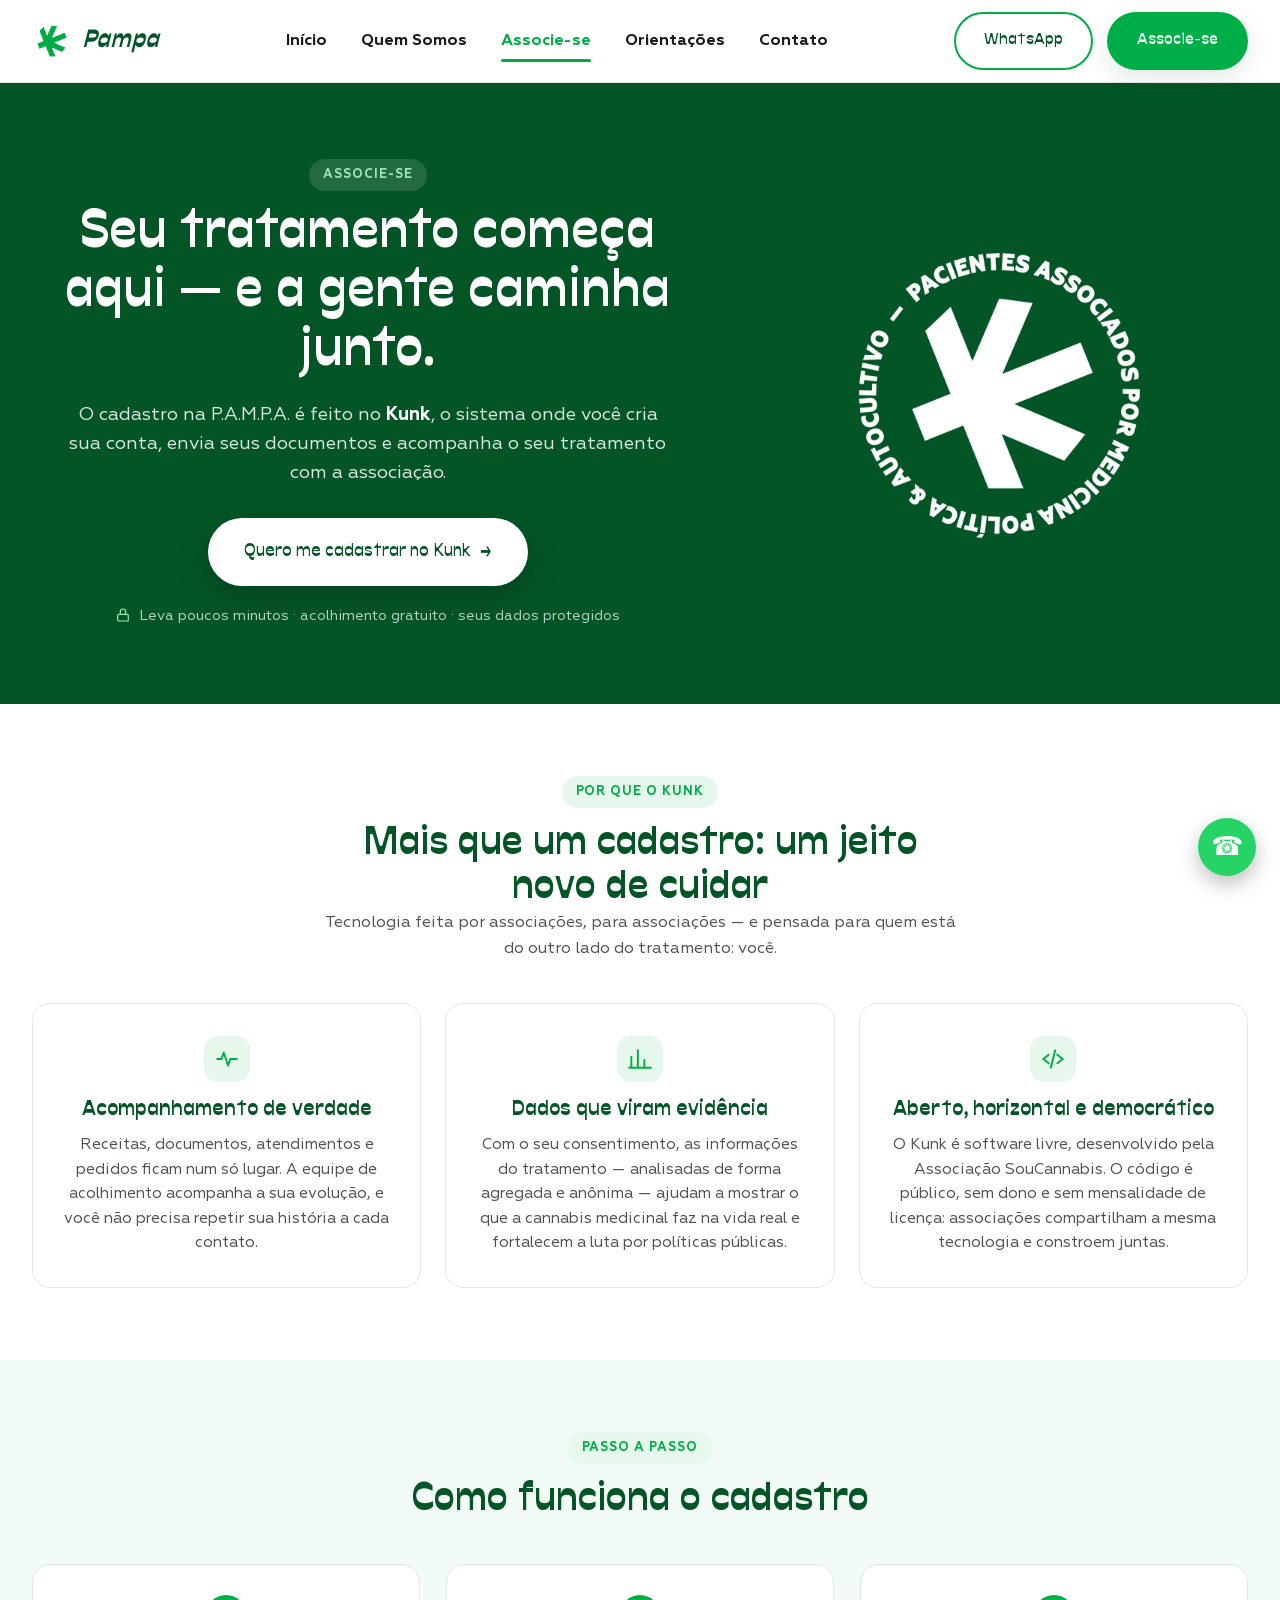
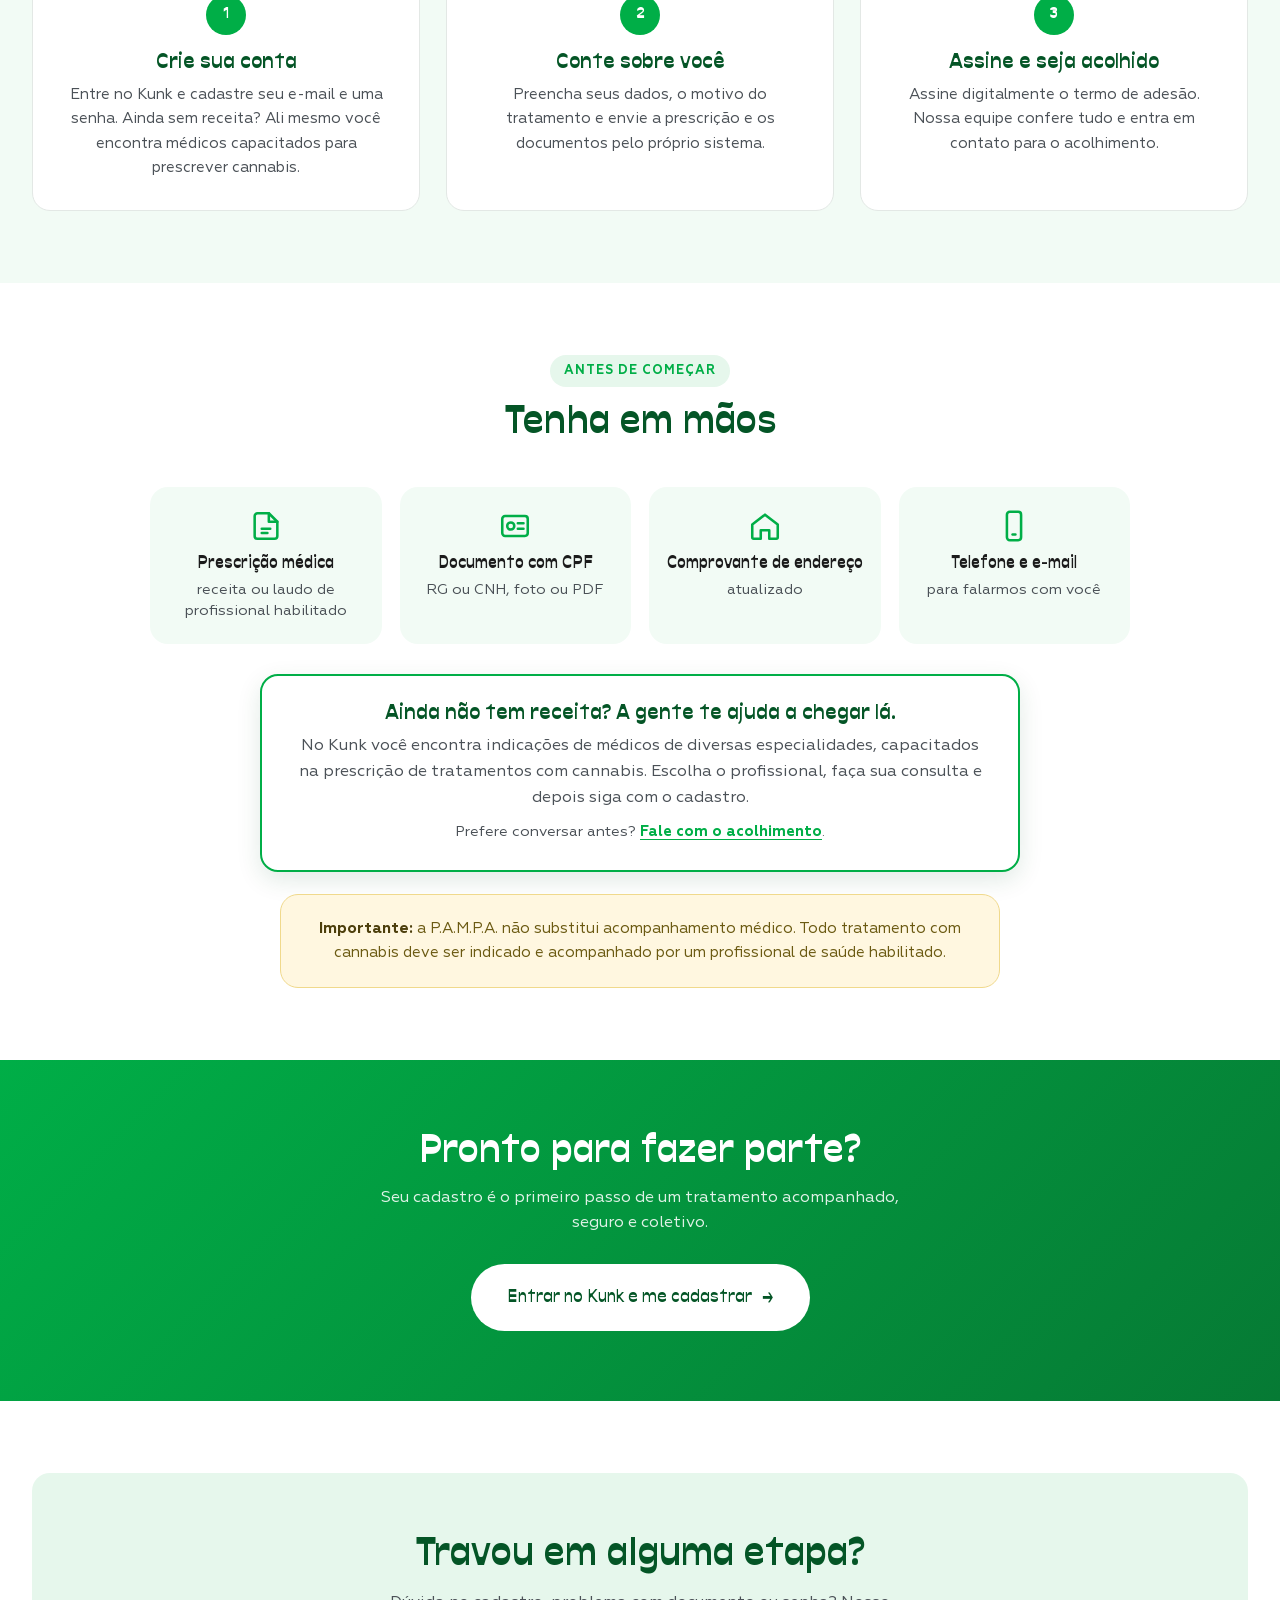
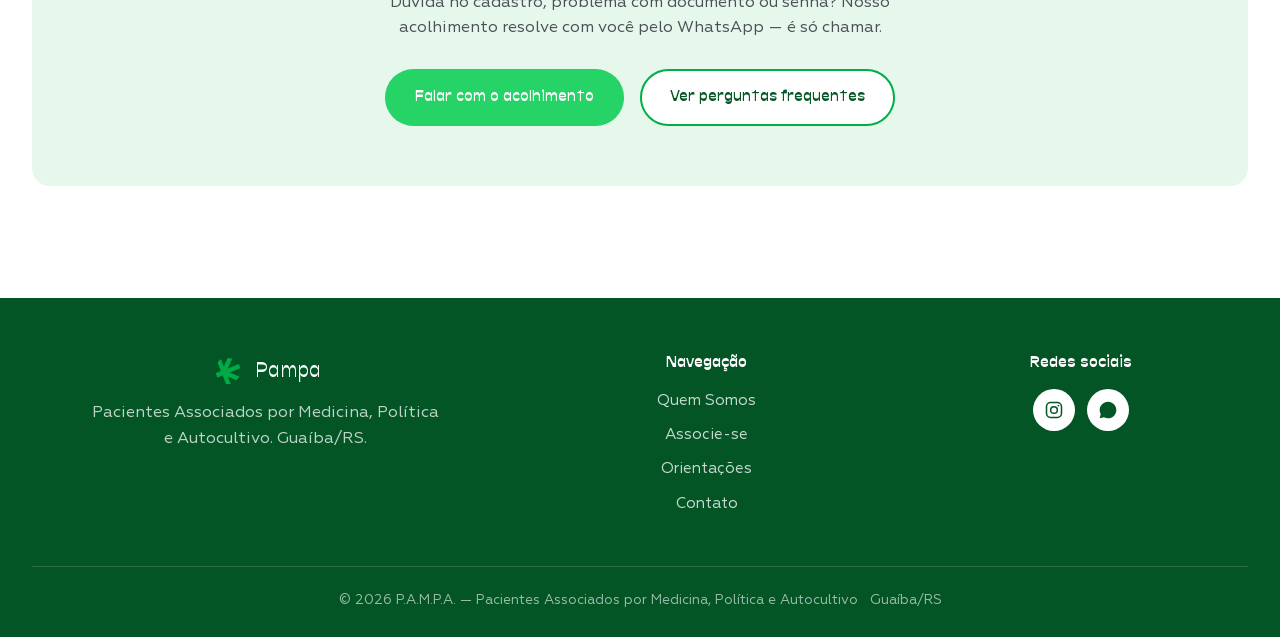
==== associe-se.html @ c185de97 "Associe-se: botões do Kunk apontam para cadastro.pampa.org.br Co-Authored-By: Claude Opus 5.5 <norep" ====
<!DOCTYPE html>
<html lang="pt-BR">
<head>
<meta charset="UTF-8">
<meta name="viewport" content="width=device-width, initial-scale=1.0">
<title>Associe-se — Cadastro no Kunk | P.A.M.P.A. Cannabis Medicinal Porto Alegre e RS</title>
<meta name="description" content="Veja como se associar à P.A.M.P.A. e ter acesso a tratamento com cannabis medicinal em Guaíba, Porto Alegre e toda a Região Metropolitana. Cadastro de paciente online.">
<link rel="canonical" href="https://pampa.org.br/associe-se.html">
<meta property="og:type" content="website">
<meta property="og:locale" content="pt_BR">
<meta property="og:site_name" content="P.A.M.P.A.">
<meta property="og:title" content="Associe-se — Cadastro de Paciente | P.A.M.P.A. Cannabis Medicinal Porto Alegre e RS">
<meta property="og:description" content="Saiba como se associar à P.A.M.P.A. e ter acesso a tratamento com cannabis medicinal em Guaíba, Porto Alegre e toda a Região Metropolitana.">
<meta property="og:url" content="https://pampa.org.br/associe-se.html">
<meta property="og:image" content="https://pampa.org.br/images/logo-combo-verde.png">
<link rel="icon" href="images/symbol-verde.png" type="image/png">
<link rel="preconnect" href="https://fonts.googleapis.com">
<link href="https://fonts.googleapis.com/css2?family=Baloo+2:wght@500;600;700;800&family=Jost:wght@400;500;600&display=swap" rel="stylesheet">
<link rel="stylesheet" href="css/style.css">
</head>
<body>

<header class="site-header">
  <div class="container">
    <a href="index.html" class="logo">
      <img src="images/symbol-verde.png" alt="Símbolo PAMPA">
      Pampa
    </a>
    <nav class="nav-links">
      <a href="index.html">Início</a>
      <a href="quem-somos.html">Quem Somos</a>
      <a href="associe-se.html">Associe-se</a>
      <a href="orientacoes.html">Orientações</a>
      <a href="contato.html">Contato</a>
    </nav>
    <div class="nav-cta">
      <a class="btn btn-secondary" href="https://wa.me/5551920012851?text=Ol%C3%A1%2C%20gostaria%20de%20falar%20com%20a%20P.A.M.P.A." target="_blank" rel="noopener">WhatsApp</a>
      <a class="btn btn-primary" href="associe-se.html">Associe-se</a>
    </div>
    <button class="menu-toggle" aria-label="Abrir menu"><span></span><span></span><span></span></button>
  </div>
</header>

<section class="kk-hero">
  <div class="container kk-hero-grid">
    <div class="kk-hero-texto">
      <span class="eyebrow kk-eyebrow">Associe-se</span>
      <h1>Seu tratamento começa aqui — e a gente caminha junto.</h1>
      <p class="kk-lead">O cadastro na P.A.M.P.A. é feito no <strong>Kunk</strong>, o sistema onde você cria sua conta, envia seus documentos e acompanha o seu tratamento com a associação.</p>
      <a class="btn kk-btn kk-btn-hero" href="https://cadastro.pampa.org.br/" target="_blank" rel="noopener" data-kunk>Quero me cadastrar no Kunk <span aria-hidden="true">→</span></a>
      <p class="kk-nota"><svg class="kk-ico" viewBox="0 0 24 24" fill="none" stroke="currentColor" stroke-width="1.8" stroke-linecap="round" stroke-linejoin="round" aria-hidden="true"><rect x="4" y="11" width="16" height="10" rx="2"/><path d="M8 11V7a4 4 0 0 1 8 0v4"/></svg> Leva poucos minutos · acolhimento gratuito · seus dados protegidos</p>
    </div>
    <img class="kk-hero-selo" src="images/selo-branco.png" alt="Selo P.A.M.P.A. — Pacientes Associados por Medicina, Política &amp; Autocultivo" width="760" height="760">
  </div>
</section>

<section>
  <div class="container">
    <div class="section-head center">
      <span class="eyebrow">Por que o Kunk</span>
      <h2>Mais que um cadastro: um jeito novo de cuidar</h2>
      <p>Tecnologia feita por associações, para associações — e pensada para quem está do outro lado do tratamento: você.</p>
    </div>
    <div class="kk-cards">
      <div class="kk-card">
        <svg class="kk-ico" viewBox="0 0 24 24" fill="none" stroke="currentColor" stroke-width="1.8" stroke-linecap="round" stroke-linejoin="round" aria-hidden="true"><path d="M3 12h4l2-6 4 12 2-6h6"/></svg>
        <h3>Acompanhamento de verdade</h3>
        <p>Receitas, documentos, atendimentos e pedidos ficam num só lugar. A equipe de acolhimento acompanha a sua evolução, e você não precisa repetir sua história a cada contato.</p>
      </div>
      <div class="kk-card">
        <svg class="kk-ico" viewBox="0 0 24 24" fill="none" stroke="currentColor" stroke-width="1.8" stroke-linecap="round" stroke-linejoin="round" aria-hidden="true"><path d="M4 20V10M10 20V4M16 20v-7M22 20H2"/></svg>
        <h3>Dados que viram evidência</h3>
        <p>Com o seu consentimento, as informações do tratamento — analisadas de forma agregada e anônima — ajudam a mostrar o que a cannabis medicinal faz na vida real e fortalecem a luta por políticas públicas.</p>
      </div>
      <div class="kk-card">
        <svg class="kk-ico" viewBox="0 0 24 24" fill="none" stroke="currentColor" stroke-width="1.8" stroke-linecap="round" stroke-linejoin="round" aria-hidden="true"><path d="m8 8-5 4 5 4M16 8l5 4-5 4M14 4l-4 16"/></svg>
        <h3>Aberto, horizontal e democrático</h3>
        <p>O Kunk é software livre, desenvolvido pela Associação SouCannabis. O código é público, sem dono e sem mensalidade de licença: associações compartilham a mesma tecnologia e constroem juntas.</p>
      </div>
    </div>
  </div>
</section>

<section class="section-alt">
  <div class="container">
    <div class="section-head center">
      <span class="eyebrow">Passo a passo</span>
      <h2>Como funciona o cadastro</h2>
    </div>
    <div class="steps">
      <div class="step-card">
        <div class="step-num">1</div>
        <h3>Crie sua conta</h3>
        <p>Entre no Kunk e cadastre seu e-mail e uma senha. Ainda sem receita? Ali mesmo você encontra médicos capacitados para prescrever cannabis.</p>
      </div>
      <div class="step-card">
        <div class="step-num">2</div>
        <h3>Conte sobre você</h3>
        <p>Preencha seus dados, o motivo do tratamento e envie a prescrição e os documentos pelo próprio sistema.</p>
      </div>
      <div class="step-card">
        <div class="step-num">3</div>
        <h3>Assine e seja acolhido</h3>
        <p>Assine digitalmente o termo de adesão. Nossa equipe confere tudo e entra em contato para o acolhimento.</p>
      </div>
    </div>
  </div>
</section>

<section>
  <div class="container">
    <div class="section-head center">
      <span class="eyebrow">Antes de começar</span>
      <h2>Tenha em mãos</h2>
    </div>
    <ul class="kk-checklist">
      <li><svg class="kk-ico" viewBox="0 0 24 24" fill="none" stroke="currentColor" stroke-width="1.8" stroke-linecap="round" stroke-linejoin="round" aria-hidden="true"><path d="M14 3H6a2 2 0 0 0-2 2v14a2 2 0 0 0 2 2h12a2 2 0 0 0 2-2V9l-6-6Z"/><path d="M14 3v6h6M9 14h6M9 17h4"/></svg><span><strong>Prescrição médica</strong>receita ou laudo de profissional habilitado</span></li>
      <li><svg class="kk-ico" viewBox="0 0 24 24" fill="none" stroke="currentColor" stroke-width="1.8" stroke-linecap="round" stroke-linejoin="round" aria-hidden="true"><rect x="3" y="5" width="18" height="14" rx="2"/><circle cx="9" cy="12" r="2.5"/><path d="M14 10h4M14 14h4"/></svg><span><strong>Documento com CPF</strong>RG ou CNH, foto ou PDF</span></li>
      <li><svg class="kk-ico" viewBox="0 0 24 24" fill="none" stroke="currentColor" stroke-width="1.8" stroke-linecap="round" stroke-linejoin="round" aria-hidden="true"><path d="M3 11 12 4l9 7v9a1 1 0 0 1-1 1h-5v-6H9v6H4a1 1 0 0 1-1-1v-9Z"/></svg><span><strong>Comprovante de endereço</strong>atualizado</span></li>
      <li><svg class="kk-ico" viewBox="0 0 24 24" fill="none" stroke="currentColor" stroke-width="1.8" stroke-linecap="round" stroke-linejoin="round" aria-hidden="true"><rect x="7" y="2" width="10" height="20" rx="2"/><path d="M11 18h2"/></svg><span><strong>Telefone e e-mail</strong>para falarmos com você</span></li>
    </ul>
    <div class="kk-sem-receita">
      <h3>Ainda não tem receita? A gente te ajuda a chegar lá.</h3>
      <p>No Kunk você encontra indicações de médicos de diversas especialidades, capacitados na prescrição de tratamentos com cannabis. Escolha o profissional, faça sua consulta e depois siga com o cadastro.</p>
      <p class="kk-sem-receita-alt">Prefere conversar antes? <a href="https://wa.me/5551920012851?text=Ol%C3%A1%2C%20ainda%20n%C3%A3o%20tenho%20prescri%C3%A7%C3%A3o%20e%20gostaria%20de%20orienta%C3%A7%C3%A3o" target="_blank" rel="noopener">Fale com o acolhimento</a>.</p>
    </div>
    <div class="aviso kk-aviso">
      <strong>Importante:</strong> a P.A.M.P.A. não substitui acompanhamento médico. Todo tratamento com cannabis deve ser indicado e acompanhado por um profissional de saúde habilitado.
    </div>
  </div>
</section>

<section class="kk-convite">
  <div class="container">
    <h2>Pronto para fazer parte?</h2>
    <p>Seu cadastro é o primeiro passo de um tratamento acompanhado, seguro e coletivo.</p>
    <a class="btn kk-btn kk-btn-claro" href="https://cadastro.pampa.org.br/" target="_blank" rel="noopener" data-kunk>Entrar no Kunk e me cadastrar <span aria-hidden="true">→</span></a>
  </div>
</section>

<section>
  <div class="container">
    <div class="cta-final">
      <h2>Travou em alguma etapa?</h2>
      <p>Dúvida no cadastro, problema com documento ou senha? Nosso acolhimento resolve com você pelo WhatsApp — é só chamar.</p>
      <div class="cta-actions">
        <a class="btn btn-whatsapp" href="https://wa.me/5551920012851?text=Ol%C3%A1%2C%20preciso%20de%20ajuda%20com%20meu%20cadastro%20no%20Kunk" target="_blank" rel="noopener">Falar com o acolhimento</a>
        <a class="btn btn-secondary" href="orientacoes.html">Ver perguntas frequentes</a>
      </div>
    </div>
  </div>
</section>

<footer class="site-footer">
  <div class="container">
    <div class="footer-grid">
      <div>
        <div class="footer-logo">
          <img src="images/symbol-verde.png" alt="Símbolo PAMPA">
          Pampa
        </div>
        <p style="max-width:32ch">Pacientes Associados por Medicina, Política e Autocultivo. Guaíba/RS.</p>
      </div>
      <div>
        <h4>Navegação</h4>
        <ul class="footer-links">
          <li><a href="quem-somos.html">Quem Somos</a></li>
          <li><a href="associe-se.html">Associe-se</a></li>
          <li><a href="orientacoes.html">Orientações</a></li>
          <li><a href="contato.html">Contato</a></li>
        </ul>
      </div>
      <div>
        <h4>Redes sociais</h4>
        <div class="social-row">
          <a href="https://www.instagram.com/pampa.associacao/" target="_blank" rel="noopener" aria-label="Instagram"><svg width="20" height="20" viewBox="0 0 24 24" fill="none" stroke="currentColor" stroke-width="1.8"><rect x="3" y="3" width="18" height="18" rx="5"/><circle cx="12" cy="12" r="4"/><circle cx="17.3" cy="6.7" r="1.1" fill="currentColor" stroke="none"/></svg></a>
          <a href="https://wa.me/5551920012851" target="_blank" rel="noopener" aria-label="WhatsApp"><svg width="20" height="20" viewBox="0 0 24 24" fill="currentColor"><path d="M12.001 2C6.478 2 2 6.477 2 12c0 1.77.464 3.436 1.276 4.877L2 22l5.253-1.257A9.96 9.96 0 0 0 12.001 22C17.524 22 22 17.523 22 12S17.524 2 12.001 2Zm5.471 12.382c-.297-.149-1.758-.867-2.03-.967-.273-.099-.471-.148-.67.15-.197.297-.767.966-.94 1.164-.173.199-.347.223-.644.075-.297-.15-1.255-.463-2.39-1.475-.883-.788-1.48-1.761-1.653-2.059-.173-.297-.018-.458.13-.606.134-.133.298-.347.446-.52.149-.174.198-.298.298-.497.099-.198.05-.371-.025-.52-.075-.149-.669-1.612-.916-2.207-.242-.579-.487-.5-.669-.51-.173-.008-.371-.01-.57-.01-.198 0-.52.074-.792.372-.272.297-1.04 1.016-1.04 2.479 0 1.462 1.065 2.875 1.213 3.074.149.198 2.095 3.2 5.076 4.487.709.306 1.262.489 1.694.625.712.227 1.36.195 1.872.118.571-.085 1.163-.719 1.411-1.413.248-.694.248-1.289.173-1.413-.074-.124-.272-.198-.57-.347Z"/></svg></a>
        </div>
      </div>
    </div>
    <div class="footer-bottom">
      <span>© 2026 P.A.M.P.A. — Pacientes Associados por Medicina, Política e Autocultivo</span>
      <span>Guaíba/RS</span>
    </div>
  </div>
</footer>

<a class="whatsapp-float" href="https://wa.me/5551920012851?text=Ol%C3%A1%2C%20gostaria%20de%20falar%20com%20a%20P.A.M.P.A." target="_blank" rel="noopener" aria-label="Falar no WhatsApp">☎</a>

<script src="js/main.js"></script>
</body>
</html>
---- css/style.css ----
/* ============================================
   P.A.M.P.A. — Pacientes Associados por Medicina,
   Política e Autocultivo
   Folha de estilos principal
   ============================================ */

@font-face {
  font-family: 'Antipol';
  src: url('../fonts/antipol_vf.otf') format('opentype');
  font-weight: 400 800;
  font-display: swap;
}
@font-face {
  font-family: 'Geometria';
  src: url('../fonts/geometria-regular.ttf') format('truetype');
  font-weight: 400;
  font-display: swap;
}
@font-face {
  font-family: 'Geometria';
  src: url('../fonts/geometria-medium.ttf') format('truetype');
  font-weight: 500;
  font-display: swap;
}
@font-face {
  font-family: 'Geometria';
  src: url('../fonts/geometria-bold.ttf') format('truetype');
  font-weight: 700;
  font-display: swap;
}
@font-face {
  font-family: 'Geometria';
  src: url('../fonts/geometria-extrabold.ttf') format('truetype');
  font-weight: 800;
  font-display: swap;
}

:root {
  --verde-pampa: #00AE47;
  --verde-escuro: #067A34;
  --verde-mais-escuro: #045526;
  --verde-claro: #E6F7EC;
  --verde-claro2: #F2FBF5;
  --preto: #1B1B1B;
  --cinza-texto: #4B5157;
  --cinza-claro: #8A9199;
  --branco: #FFFFFF;
  --borda: #E3E8E5;

  --fonte-titulo: 'Antipol', 'Baloo 2', 'Segoe UI', sans-serif;
  --fonte-texto: 'Geometria', 'Jost', 'Segoe UI', sans-serif;

  --sombra: 0 8px 24px rgba(4, 85, 38, 0.12);
  --raio: 18px;
}

* { box-sizing: border-box; margin: 0; padding: 0; }

html { scroll-behavior: smooth; }

body {
  font-family: var(--fonte-texto);
  color: var(--preto);
  background: var(--branco);
  line-height: 1.6;
  overflow-x: hidden;
}

img { max-width: 100%; display: block; }

a { color: inherit; text-decoration: none; }

ul { list-style: none; }

h1, h2, h3, h4 {
  font-family: var(--fonte-titulo);
  font-weight: 700;
  line-height: 1.15;
  color: var(--verde-mais-escuro);
}

h1 { font-size: clamp(2.1rem, 4vw, 3.4rem); }
h2 { font-size: clamp(1.7rem, 3vw, 2.4rem); }
h3 { font-size: 1.3rem; }

p { color: var(--cinza-texto); }

.container {
  width: 100%;
  max-width: 1280px;
  margin: 0 auto;
  padding: 0 32px;
}

.eyebrow {
  display: inline-block;
  font-weight: 600;
  letter-spacing: 0.08em;
  text-transform: uppercase;
  font-size: 0.78rem;
  color: var(--verde-pampa);
  background: var(--verde-claro);
  padding: 6px 14px;
  border-radius: 999px;
  margin-bottom: 14px;
}

/* ---------- Botões ---------- */
.btn {
  display: inline-flex;
  align-items: center;
  gap: 8px;
  font-family: var(--fonte-titulo);
  font-weight: 600;
  font-size: 1rem;
  padding: 14px 28px;
  border-radius: 999px;
  border: 2px solid transparent;
  cursor: pointer;
  transition: transform 0.15s ease, box-shadow 0.15s ease, background 0.15s ease;
}

.btn:hover { transform: translateY(-2px); }

.btn-primary {
  background: var(--verde-pampa);
  color: var(--branco);
  box-shadow: var(--sombra);
}
.btn-primary:hover { background: var(--verde-escuro); }

.btn-secondary {
  background: var(--branco);
  color: var(--verde-mais-escuro);
  border-color: var(--verde-pampa);
}
.btn-secondary:hover { background: var(--verde-claro); }

.btn-whatsapp {
  background: #25D366;
  color: var(--branco);
}
.btn-whatsapp:hover { background: #1DA851; }

.btn-block { width: 100%; justify-content: center; }

/* ---------- Header ---------- */
.site-header {
  position: sticky;
  top: 0;
  z-index: 100;
  background: rgba(255, 255, 255, 0.92);
  backdrop-filter: blur(8px);
  border-bottom: 1px solid var(--borda);
}

.site-header .container {
  display: flex;
  align-items: center;
  justify-content: space-between;
  height: 82px;
}

.logo {
  display: flex;
  align-items: center;
  gap: 10px;
  font-family: var(--fonte-titulo);
  font-weight: 700;
  font-style: italic;
  font-size: 1.5rem;
  color: var(--verde-mais-escuro);
}
.logo img { height: 40px; width: auto; font-style: normal; }

.nav-links {
  display: flex;
  align-items: center;
  gap: 34px;
}
.nav-links a {
  font-weight: 600;
  font-size: 0.98rem;
  color: var(--preto);
  position: relative;
  padding: 6px 0;
}
.nav-links a.active,
.nav-links a:hover { color: var(--verde-pampa); }

.nav-links a.active::after {
  content: "";
  position: absolute;
  bottom: -2px;
  left: 0;
  right: 0;
  height: 3px;
  background: var(--verde-pampa);
  border-radius: 3px;
}

.nav-cta { display: flex; align-items: center; gap: 14px; }

.menu-toggle {
  display: none;
  flex-direction: column;
  gap: 5px;
  background: none;
  border: none;
  cursor: pointer;
  padding: 6px;
}
.menu-toggle span {
  width: 26px;
  height: 3px;
  background: var(--verde-mais-escuro);
  border-radius: 3px;
}

/* ---------- Hero ---------- */
.hero {
  background: linear-gradient(180deg, var(--verde-claro2) 0%, var(--branco) 100%);
  padding: 72px 0 60px;
}
.hero .container {
  display: grid;
  grid-template-columns: 1.1fr 0.9fr;
  gap: 48px;
  align-items: center;
}
.hero h1 { margin-bottom: 18px; }
.hero p.lead {
  font-size: 1.15rem;
  max-width: 46ch;
  margin-bottom: 30px;
}
.hero-actions {
  display: flex;
  gap: 16px;
  flex-wrap: wrap;
}
.hero-visual {
  position: relative;
  display: flex;
  align-items: center;
  justify-content: center;
}
.hero-visual .badge-circle {
  width: min(360px, 80vw);
}
.pillars-strip {
  margin-top: 46px;
  display: grid;
  grid-template-columns: repeat(3, 1fr);
  gap: 18px;
}
.pillar-card {
  background: var(--branco);
  border: 1px solid var(--borda);
  border-radius: var(--raio);
  padding: 22px 20px;
  text-align: left;
}
.pillar-card .icone {
  width: 42px; height: 42px;
  margin-bottom: 12px;
}
.pillar-card h3 { margin-bottom: 6px; font-size: 1.1rem; }
.pillar-card p { font-size: 0.94rem; margin: 0; }

/* ---------- Sections genéricas ---------- */
section { padding: 72px 0; }
.section-alt { background: var(--verde-claro2); }
.section-head { max-width: 640px; margin-bottom: 42px; }
.section-head.center { margin-left: auto; margin-right: auto; text-align: center; }

/* ---------- Quem somos preview / grid 2 col ---------- */
.two-col {
  display: grid;
  grid-template-columns: 1fr 1fr;
  gap: 52px;
  align-items: center;
}
.two-col img, .two-col .placeholder-img {
  border-radius: var(--raio);
  width: 100%;
}
.placeholder-img {
  aspect-ratio: 4/3;
  background: var(--verde-claro);
  display: flex;
  align-items: center;
  justify-content: center;
}
.placeholder-img img { width: 45%; }

/* ---------- Passos ---------- */
.steps {
  display: grid;
  grid-template-columns: repeat(3, 1fr);
  gap: 26px;
}
.step-card {
  background: var(--branco);
  border: 1px solid var(--borda);
  border-radius: var(--raio);
  padding: 30px 24px;
  position: relative;
}
.step-num {
  width: 40px; height: 40px;
  border-radius: 50%;
  background: var(--verde-pampa);
  color: var(--branco);
  font-family: var(--fonte-titulo);
  font-weight: 700;
  display: flex; align-items: center; justify-content: center;
  margin-bottom: 16px;
}
.step-card h3 { margin-bottom: 8px; }
.step-card p { font-size: 0.95rem; margin: 0; }

/* ---------- Destaque político ---------- */
.destaque {
  background: var(--verde-mais-escuro);
  color: var(--branco);
  border-radius: var(--raio);
  padding: 46px;
  display: grid;
  grid-template-columns: 1fr 1fr;
  gap: 36px;
  align-items: center;
}
.destaque h2, .destaque h3 { color: var(--branco); }
.destaque p { color: rgba(255,255,255,0.85); }
.destaque .tag {
  display: inline-block;
  background: rgba(255,255,255,0.15);
  padding: 5px 12px;
  border-radius: 999px;
  font-size: 0.78rem;
  font-weight: 600;
  letter-spacing: 0.05em;
  text-transform: uppercase;
  margin-bottom: 14px;
}

/* ---------- Cards genéricos ---------- */
.cards-grid {
  display: grid;
  grid-template-columns: repeat(auto-fit, minmax(240px, 1fr));
  gap: 24px;
}
.card {
  background: var(--branco);
  border: 1px solid var(--borda);
  border-radius: var(--raio);
  padding: 28px 24px;
}
.card h3 { margin-bottom: 10px; }
.card p { font-size: 0.95rem; margin: 0; }

/* ---------- FAQ / Acordeão ---------- */
.faq-item {
  border-bottom: 1px solid var(--borda);
}
.faq-question {
  width: 100%;
  text-align: left;
  background: none;
  border: none;
  padding: 22px 4px;
  font-family: var(--fonte-titulo);
  font-weight: 600;
  font-size: 1.05rem;
  color: var(--preto);
  display: flex;
  justify-content: space-between;
  align-items: center;
  cursor: pointer;
}
.faq-question .sinal {
  font-size: 1.4rem;
  color: var(--verde-pampa);
  transition: transform 0.2s ease;
  flex-shrink: 0;
  margin-left: 16px;
}
.faq-item.aberto .faq-question .sinal { transform: rotate(45deg); }
.faq-answer {
  max-height: 0;
  overflow: hidden;
  transition: max-height 0.25s ease;
}
.faq-answer p { padding: 0 4px 22px; font-size: 0.97rem; }

/* ---------- Formulário / Contato ---------- */
.form-box {
  background: var(--branco);
  border: 1px solid var(--borda);
  border-radius: var(--raio);
  padding: 34px;
  box-shadow: var(--sombra);
}
.form-row { margin-bottom: 18px; }
.form-row label {
  display: block;
  font-weight: 600;
  font-size: 0.9rem;
  margin-bottom: 6px;
}
.form-row input,
.form-row select,
.form-row textarea {
  width: 100%;
  padding: 12px 14px;
  border: 1.5px solid var(--borda);
  border-radius: 10px;
  font-family: var(--fonte-texto);
  font-size: 0.98rem;
  background: var(--branco);
}
.form-row input:focus,
.form-row select:focus,
.form-row textarea:focus {
  outline: none;
  border-color: var(--verde-pampa);
}
.form-hint { font-size: 0.85rem; color: var(--cinza-claro); margin-top: 6px; }

.contact-grid {
  display: grid;
  grid-template-columns: 1fr 1fr;
  gap: 44px;
}
.contact-info-item {
  display: flex;
  gap: 16px;
  margin-bottom: 26px;
}
.contact-info-item .ico {
  width: 46px; height: 46px;
  border-radius: 12px;
  background: var(--verde-claro);
  color: var(--verde-pampa);
  display: flex; align-items: center; justify-content: center;
  flex-shrink: 0;
  font-size: 1.3rem;
}
.contact-info-item h3 { font-size: 1rem; margin-bottom: 2px; }
.contact-info-item p { margin: 0; font-size: 0.95rem; }

.social-row { display: flex; gap: 12px; margin-top: 8px; }
.social-row a {
  width: 42px; height: 42px;
  border-radius: 50%;
  background: var(--verde-claro);
  color: var(--verde-mais-escuro);
  display: flex; align-items: center; justify-content: center;
  font-weight: 700;
  font-size: 0.85rem;
  transition: background 0.15s ease, color 0.15s ease;
}
.social-row a:hover { background: var(--verde-pampa); color: var(--branco); }

/* Versão do bloco de redes sociais sobre fundo escuro (rodapé) precisa de mais contraste */
.site-footer .social-row a {
  background: var(--branco);
  color: var(--verde-mais-escuro);
}
.site-footer .social-row a:hover { background: var(--verde-pampa); color: var(--branco); }

/* ---------- Aviso ---------- */
.aviso {
  background: #FFF7E0;
  border: 1px solid #F0D98C;
  border-radius: var(--raio);
  padding: 22px 26px;
  font-size: 0.95rem;
  color: #6B5A12;
}
.aviso strong { color: #4d3f0c; }

/* ---------- CTA final ---------- */
.cta-final {
  text-align: center;
  background: var(--verde-claro);
  border-radius: var(--raio);
  padding: 60px 30px;
}
.cta-final h2 { margin-bottom: 12px; }
.cta-final p { max-width: 50ch; margin: 0 auto 28px; }
.cta-actions { display: flex; gap: 16px; justify-content: center; flex-wrap: wrap; }

/* ---------- Footer ---------- */
.site-footer {
  background: var(--verde-mais-escuro);
  color: rgba(255,255,255,0.85);
  padding: 56px 0 26px;
  margin-top: 40px;
}
.footer-grid {
  display: grid;
  grid-template-columns: 1.4fr 1fr 1fr;
  gap: 40px;
  margin-bottom: 40px;
}
.footer-logo {
  display: flex; align-items: center; gap: 10px;
  font-family: var(--fonte-titulo);
  font-size: 1.3rem;
  color: var(--branco);
  margin-bottom: 12px;
}
.footer-logo img { height: 34px; }
.site-footer h4 {
  color: var(--branco);
  font-family: var(--fonte-titulo);
  font-size: 1rem;
  margin-bottom: 16px;
}
.site-footer p { color: rgba(255,255,255,0.75); }
.site-footer a { color: rgba(255,255,255,0.78); }
.site-footer a:hover { color: var(--branco); }
.footer-links li { margin-bottom: 10px; font-size: 0.95rem; }
.footer-bottom {
  border-top: 1px solid rgba(255,255,255,0.15);
  padding-top: 22px;
  display: flex;
  justify-content: space-between;
  flex-wrap: wrap;
  gap: 12px;
  font-size: 0.85rem;
  color: rgba(255,255,255,0.6);
}

/* ---------- WhatsApp flutuante ---------- */
.whatsapp-float {
  position: fixed;
  bottom: 24px;
  right: 24px;
  z-index: 200;
  background: #25D366;
  color: var(--branco);
  width: 58px; height: 58px;
  border-radius: 50%;
  display: flex; align-items: center; justify-content: center;
  box-shadow: 0 8px 20px rgba(0,0,0,0.25);
  font-size: 1.6rem;
}

/* ---------- Página interna: header simples ---------- */
.page-hero {
  background: var(--verde-claro2);
  padding: 54px 0 46px;
  text-align: center;
}
.page-hero h1 { margin-bottom: 10px; }
.page-hero p { max-width: 56ch; margin: 0 auto; }

/* ---------- Timeline (Quem Somos) ---------- */
.timeline { border-left: 3px solid var(--verde-claro); padding-left: 28px; }
.timeline-item { margin-bottom: 30px; position: relative; }
.timeline-item::before {
  content: "";
  position: absolute;
  left: -35px;
  top: 4px;
  width: 14px; height: 14px;
  border-radius: 50%;
  background: var(--verde-pampa);
  border: 3px solid var(--verde-claro2);
}
.timeline-item h3 { margin-bottom: 4px; }
.timeline-item p { margin: 0; font-size: 0.95rem; }

/* ---------- Responsivo ---------- */
@media (max-width: 900px) {
  .hero .container { grid-template-columns: 1fr; }
  .hero-visual { order: -1; }
  .pillars-strip { grid-template-columns: 1fr; }
  .two-col { grid-template-columns: 1fr; }
  .steps { grid-template-columns: 1fr; }
  .destaque { grid-template-columns: 1fr; padding: 32px; }
  .contact-grid { grid-template-columns: 1fr; }
  .footer-grid { grid-template-columns: 1fr; }
}

@media (max-width: 760px) {
  .nav-links, .nav-cta .btn-secondary { display: none; }
  .menu-toggle { display: flex; }
  .site-header.aberto .nav-links {
    display: flex;
    flex-direction: column;
    position: absolute;
    top: 82px;
    left: 0; right: 0;
    background: var(--branco);
    padding: 20px 24px;
    border-bottom: 1px solid var(--borda);
    gap: 18px;
  }
}

/* ---------- Alinhamento centralizado de todos os textos (out/2026) ---------- */
/* Cabeçalho/menu ficam como estão; o resto do conteúdo é centralizado. */
section, .page-hero, .site-footer { text-align: center; }
section p, section ul, section h1, section h2, section h3,
.site-footer p { margin-left: auto; margin-right: auto; }
section ul { align-items: center; }

.section-head { margin-left: auto; margin-right: auto; }
.hero-actions { justify-content: center; }
.pillar-card { text-align: center; }
.pillar-card .icone { margin-left: auto; margin-right: auto; }
.step-num { margin-left: auto; margin-right: auto; }

.contact-info-item { flex-direction: column; align-items: center; gap: 10px; }
.social-row { justify-content: center; }
.faq-question { text-align: center; }
.faq-question > span:first-child { flex: 1; padding-left: 32px; } /* compensa o "+" para o texto ficar no centro real */

.timeline { border-left: none; padding-left: 0; }
.timeline-item::before { display: none; }

.footer-logo { justify-content: center; }
.footer-bottom { justify-content: center; }

/* Campos de formulário: rótulos centralizados, digitação continua à esquerda */
.form-row input, .form-row select, .form-row textarea { text-align: left; }

/* Arte "Acolher, ensinar, lutar" ao lado da missão (Quem Somos) */
.two-col img.img-missao { width: 100%; max-width: 520px; height: auto; aspect-ratio: 1 / 1; object-fit: cover; align-self: center; justify-self: center; }

/* Símbolo da P.A.M.P.A. antes dos títulos dos cartões (Quem Somos) */
.titulo-com-simbolo { display: inline-flex; align-items: center; justify-content: center; gap: 0.4em; }
.titulo-com-simbolo .simbolo-titulo { width: 1.15em; height: 1.15em; flex-shrink: 0; }

/* Símbolo animado (Início, seção Quem somos) */
.video-simbolo { display: block; width: 100%; max-width: 520px; height: auto; aspect-ratio: 1 / 1; border-radius: var(--raio); justify-self: center; align-self: center; background: #00A846; }

/* ---------- Associe-se (convite ao Kunk) ---------- */
.kk-hero { background: var(--verde-mais-escuro); color: var(--branco); padding: 76px 0 72px; }
.kk-hero-grid { display: grid; grid-template-columns: 1.15fr 0.85fr; gap: 48px; align-items: center; }
.kk-hero h1 { color: var(--branco); margin-bottom: 18px; }
.kk-eyebrow { background: rgba(255,255,255,0.12); color: #9BE7B6; }
.kk-lead { color: rgba(255,255,255,0.86); font-size: 1.15rem; max-width: 46ch; margin: 0 auto 30px; }
.kk-lead strong { color: var(--branco); }
.kk-hero-video { width: 100%; max-width: 380px; height: auto; aspect-ratio: 1/1; border-radius: 28px; justify-self: center; box-shadow: 0 24px 60px rgba(0,0,0,0.25); background: #00A846; }
.kk-btn { font-size: 1.08rem; padding: 18px 34px; gap: 10px; }
.kk-btn span { transition: transform .2s ease; }
.kk-btn:hover span { transform: translateX(4px); }
.kk-btn-hero { background: var(--branco); color: var(--verde-mais-escuro); box-shadow: 0 10px 30px rgba(0,0,0,0.22); }
.kk-btn-hero:hover { background: #E9FBEF; }
.kk-nota { display: inline-flex; align-items: center; gap: 8px; margin-top: 18px; font-size: 0.9rem; color: rgba(255,255,255,0.72); }
.kk-nota .kk-ico { width: 16px; height: 16px; color: #9BE7B6; }

.kk-cards { display: grid; grid-template-columns: repeat(3, 1fr); gap: 24px; }
.kk-card { background: var(--branco); border: 1px solid var(--borda); border-radius: var(--raio); padding: 32px 26px; transition: transform .2s ease, box-shadow .2s ease; }
.kk-card:hover { transform: translateY(-4px); box-shadow: var(--sombra); }
.kk-card .kk-ico { width: 46px; height: 46px; padding: 10px; border-radius: 14px; background: var(--verde-claro); color: var(--verde-pampa); margin: 0 auto 16px; display: block; }
.kk-card h3 { margin-bottom: 10px; }
.kk-card p { font-size: 0.96rem; margin: 0; }

.kk-checklist { align-items: stretch; display: grid; grid-template-columns: repeat(4, 1fr); gap: 18px; max-width: 980px; margin: 0 auto; }
.kk-checklist li { background: var(--verde-claro2); border-radius: var(--raio); padding: 22px 16px; display: flex; flex-direction: column; align-items: center; gap: 10px; }
.kk-checklist .kk-ico { width: 34px; height: 34px; color: var(--verde-pampa); }
.kk-checklist span { color: var(--cinza-texto); font-size: 0.92rem; line-height: 1.45; }
.kk-checklist strong { display: block; color: var(--preto); font-family: var(--fonte-titulo); font-size: 1.02rem; margin-bottom: 2px; }
.kk-prescricao { margin-top: 26px; }
.kk-prescricao a { color: var(--verde-pampa); font-weight: 600; text-decoration: underline; text-underline-offset: 3px; }
.kk-aviso { max-width: 720px; margin: 22px auto 0; }

.kk-convite { background: linear-gradient(135deg, var(--verde-pampa), var(--verde-escuro)); color: var(--branco); padding: 70px 0; }
.kk-convite h2 { color: var(--branco); margin-bottom: 10px; }
.kk-convite p { color: rgba(255,255,255,0.88); max-width: 50ch; margin: 0 auto 28px; }
.kk-btn-claro { background: var(--branco); color: var(--verde-mais-escuro); }
.kk-btn-claro:hover { background: #E9FBEF; }

@media (max-width: 900px) {
  .kk-hero-grid { grid-template-columns: 1fr; }
  .kk-hero-video { order: -1; max-width: 220px; }
  .kk-cards { grid-template-columns: 1fr; }
  .kk-checklist { grid-template-columns: repeat(2, 1fr); }
}
@media (max-width: 480px) { .kk-btn { width: 100%; justify-content: center; } }
.kk-hero-selo { width: 100%; max-width: 285px; height: auto; aspect-ratio: 1/1; justify-self: center; }
@media (max-width: 900px) { .kk-hero-selo { order: -1; max-width: 170px; } }
.kk-sem-receita { max-width: 760px; margin: 30px auto 0; padding: 26px 28px; border-radius: var(--raio); background: var(--branco); border: 2px solid var(--verde-pampa); box-shadow: var(--sombra); }
.kk-sem-receita h3 { margin-bottom: 8px; color: var(--verde-mais-escuro); }
.kk-sem-receita p { margin-bottom: 0; }
.kk-sem-receita .kk-sem-receita-alt { margin-top: 10px; font-size: 0.92rem; }
.kk-sem-receita a { color: var(--verde-pampa); font-weight: 600; text-decoration: underline; text-underline-offset: 3px; }
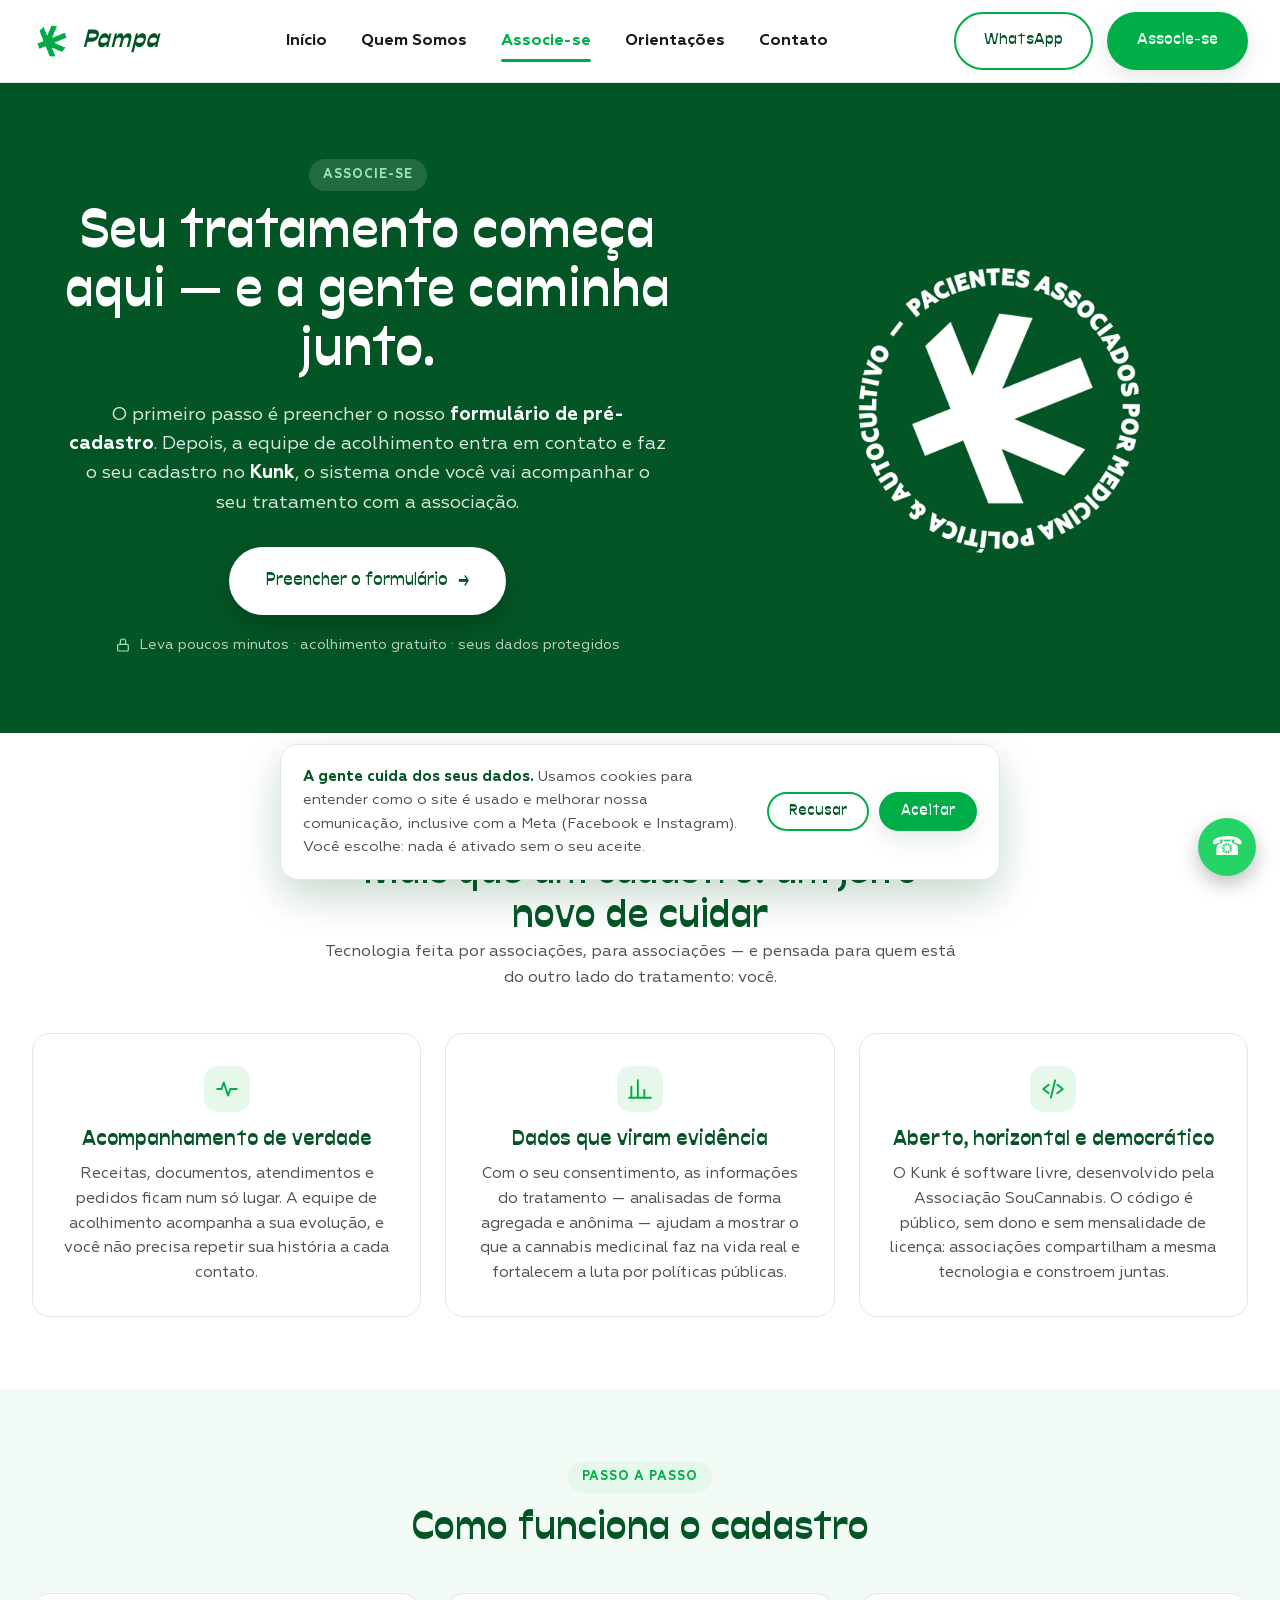
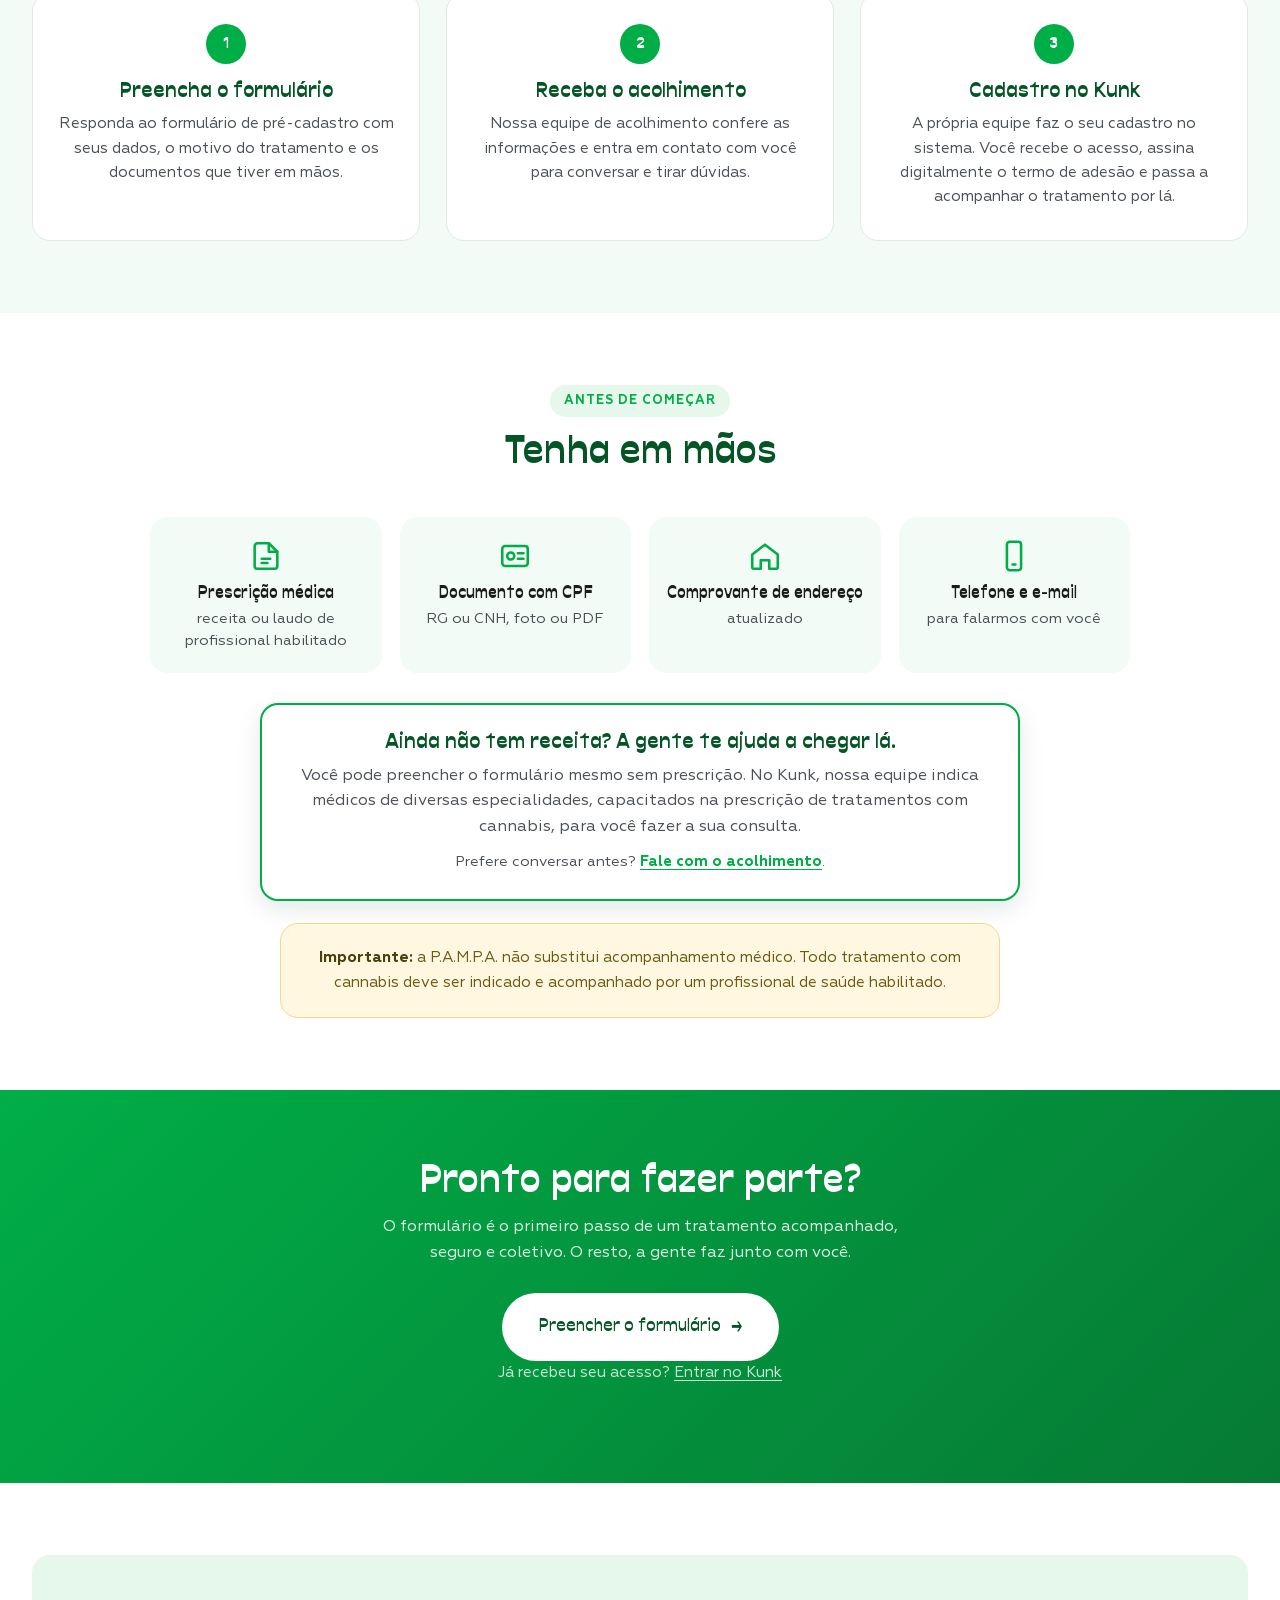
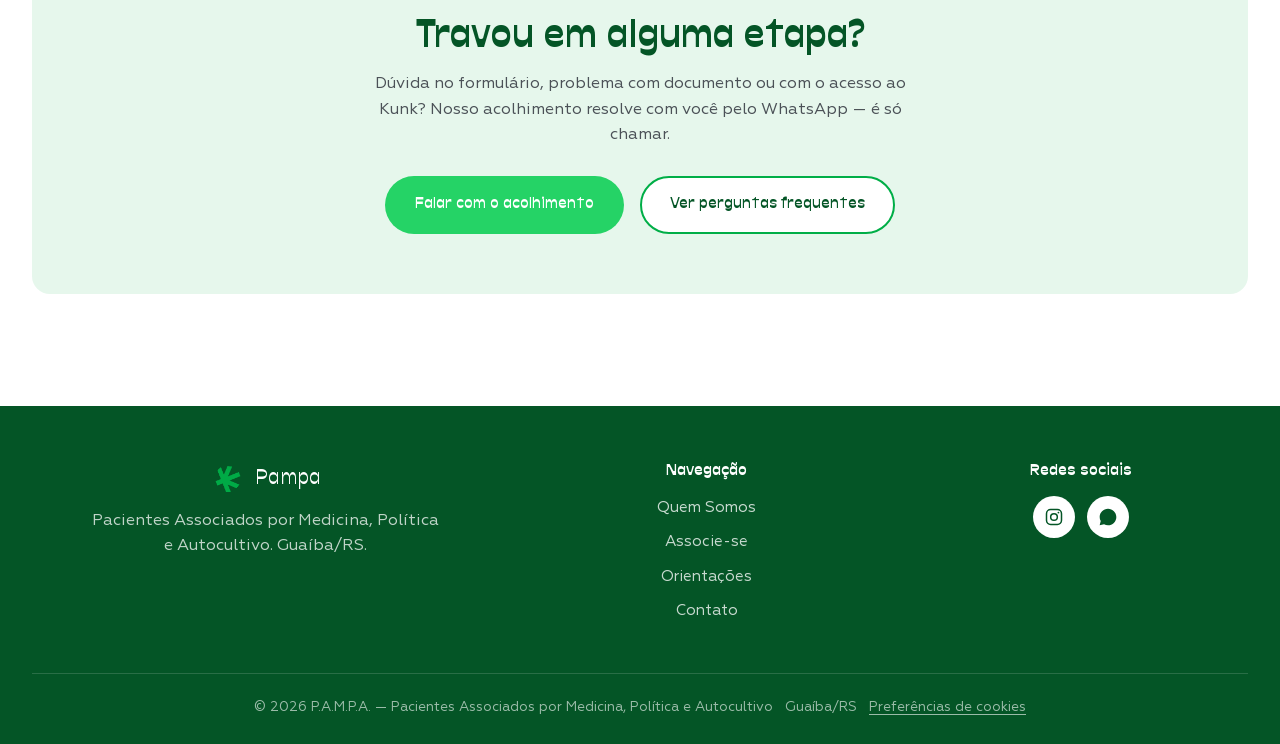
==== commit 9e2f5fcf: "Associe-se: formulário de pré-cadastro como primeiro passo; cadastro no Kunk feito pelo acolhimento " ====
--- a/associe-se.html
+++ b/associe-se.html
@@ -46,8 +46,8 @@
     <div class="kk-hero-texto">
       <span class="eyebrow kk-eyebrow">Associe-se</span>
       <h1>Seu tratamento começa aqui — e a gente caminha junto.</h1>
-      <p class="kk-lead">O cadastro na P.A.M.P.A. é feito no <strong>Kunk</strong>, o sistema onde você cria sua conta, envia seus documentos e acompanha o seu tratamento com a associação.</p>
-      <a class="btn kk-btn kk-btn-hero" href="https://cadastro.pampa.org.br/" target="_blank" rel="noopener" data-kunk>Quero me cadastrar no Kunk <span aria-hidden="true">→</span></a>
+      <p class="kk-lead">O primeiro passo é preencher o nosso <strong>formulário de pré-cadastro</strong>. Depois, a equipe de acolhimento entra em contato e faz o seu cadastro no <strong>Kunk</strong>, o sistema onde você vai acompanhar o seu tratamento com a associação.</p>
+      <a class="btn kk-btn kk-btn-hero" href="https://docs.google.com/forms/d/e/1FAIpQLSeLEQMSOpwvbpDormj8rPYpkWvKoNAK4mSiNsIwhmmBpZLiag/viewform" target="_blank" rel="noopener" data-form-cadastro>Preencher o formulário <span aria-hidden="true">→</span></a>
       <p class="kk-nota"><svg class="kk-ico" viewBox="0 0 24 24" fill="none" stroke="currentColor" stroke-width="1.8" stroke-linecap="round" stroke-linejoin="round" aria-hidden="true"><rect x="4" y="11" width="16" height="10" rx="2"/><path d="M8 11V7a4 4 0 0 1 8 0v4"/></svg> Leva poucos minutos · acolhimento gratuito · seus dados protegidos</p>
     </div>
     <img class="kk-hero-selo" src="images/selo-branco.png" alt="Selo P.A.M.P.A. — Pacientes Associados por Medicina, Política &amp; Autocultivo" width="760" height="760">
@@ -57,7 +57,7 @@
 <section>
   <div class="container">
     <div class="section-head center">
-      <span class="eyebrow">Por que o Kunk</span>
+      <span class="eyebrow">Depois do formulário: o Kunk</span>
       <h2>Mais que um cadastro: um jeito novo de cuidar</h2>
       <p>Tecnologia feita por associações, para associações — e pensada para quem está do outro lado do tratamento: você.</p>
     </div>
@@ -90,18 +90,18 @@
     <div class="steps">
       <div class="step-card">
         <div class="step-num">1</div>
-        <h3>Crie sua conta</h3>
-        <p>Entre no Kunk e cadastre seu e-mail e uma senha. Ainda sem receita? Ali mesmo você encontra médicos capacitados para prescrever cannabis.</p>
+        <h3>Preencha o formulário</h3>
+        <p>Responda ao <a href="https://docs.google.com/forms/d/e/1FAIpQLSeLEQMSOpwvbpDormj8rPYpkWvKoNAK4mSiNsIwhmmBpZLiag/viewform" target="_blank" rel="noopener" data-form-cadastro>formulário de pré-cadastro</a> com seus dados, o motivo do tratamento e os documentos que tiver em mãos.</p>
       </div>
       <div class="step-card">
         <div class="step-num">2</div>
-        <h3>Conte sobre você</h3>
-        <p>Preencha seus dados, o motivo do tratamento e envie a prescrição e os documentos pelo próprio sistema.</p>
+        <h3>Receba o acolhimento</h3>
+        <p>Nossa equipe de acolhimento confere as informações e entra em contato com você para conversar e tirar dúvidas.</p>
       </div>
       <div class="step-card">
         <div class="step-num">3</div>
-        <h3>Assine e seja acolhido</h3>
-        <p>Assine digitalmente o termo de adesão. Nossa equipe confere tudo e entra em contato para o acolhimento.</p>
+        <h3>Cadastro no Kunk</h3>
+        <p>A própria equipe faz o seu cadastro no sistema. Você recebe o acesso, assina digitalmente o termo de adesão e passa a acompanhar o tratamento por lá.</p>
       </div>
     </div>
   </div>
@@ -121,7 +121,7 @@
     </ul>
     <div class="kk-sem-receita">
       <h3>Ainda não tem receita? A gente te ajuda a chegar lá.</h3>
-      <p>No Kunk você encontra indicações de médicos de diversas especialidades, capacitados na prescrição de tratamentos com cannabis. Escolha o profissional, faça sua consulta e depois siga com o cadastro.</p>
+      <p>Você pode preencher o formulário mesmo sem prescrição. No Kunk, nossa equipe indica médicos de diversas especialidades, capacitados na prescrição de tratamentos com cannabis, para você fazer a sua consulta.</p>
       <p class="kk-sem-receita-alt">Prefere conversar antes? <a href="https://wa.me/5551920012851?text=Ol%C3%A1%2C%20ainda%20n%C3%A3o%20tenho%20prescri%C3%A7%C3%A3o%20e%20gostaria%20de%20orienta%C3%A7%C3%A3o" target="_blank" rel="noopener">Fale com o acolhimento</a>.</p>
     </div>
     <div class="aviso kk-aviso">
@@ -133,8 +133,9 @@
 <section class="kk-convite">
   <div class="container">
     <h2>Pronto para fazer parte?</h2>
-    <p>Seu cadastro é o primeiro passo de um tratamento acompanhado, seguro e coletivo.</p>
-    <a class="btn kk-btn kk-btn-claro" href="https://cadastro.pampa.org.br/" target="_blank" rel="noopener" data-kunk>Entrar no Kunk e me cadastrar <span aria-hidden="true">→</span></a>
+    <p>O formulário é o primeiro passo de um tratamento acompanhado, seguro e coletivo. O resto, a gente faz junto com você.</p>
+    <a class="btn kk-btn kk-btn-claro" href="https://docs.google.com/forms/d/e/1FAIpQLSeLEQMSOpwvbpDormj8rPYpkWvKoNAK4mSiNsIwhmmBpZLiag/viewform" target="_blank" rel="noopener" data-form-cadastro>Preencher o formulário <span aria-hidden="true">→</span></a>
+    <p class="kk-ja-associado">Já recebeu seu acesso? <a href="https://cadastro.pampa.org.br/" target="_blank" rel="noopener" data-kunk>Entrar no Kunk</a></p>
   </div>
 </section>
 
@@ -142,9 +143,9 @@
   <div class="container">
     <div class="cta-final">
       <h2>Travou em alguma etapa?</h2>
-      <p>Dúvida no cadastro, problema com documento ou senha? Nosso acolhimento resolve com você pelo WhatsApp — é só chamar.</p>
+      <p>Dúvida no formulário, problema com documento ou com o acesso ao Kunk? Nosso acolhimento resolve com você pelo WhatsApp — é só chamar.</p>
       <div class="cta-actions">
-        <a class="btn btn-whatsapp" href="https://wa.me/5551920012851?text=Ol%C3%A1%2C%20preciso%20de%20ajuda%20com%20meu%20cadastro%20no%20Kunk" target="_blank" rel="noopener">Falar com o acolhimento</a>
+        <a class="btn btn-whatsapp" href="https://wa.me/5551920012851?text=Ol%C3%A1%2C%20preciso%20de%20ajuda%20com%20meu%20cadastro%20na%20P.A.M.P.A." target="_blank" rel="noopener">Falar com o acolhimento</a>
         <a class="btn btn-secondary" href="orientacoes.html">Ver perguntas frequentes</a>
       </div>
     </div>
--- a/css/style.css
+++ b/css/style.css
@@ -691,3 +691,20 @@
 .kk-sem-receita p { margin-bottom: 0; }
 .kk-sem-receita .kk-sem-receita-alt { margin-top: 10px; font-size: 0.92rem; }
 .kk-sem-receita a { color: var(--verde-pampa); font-weight: 600; text-decoration: underline; text-underline-offset: 3px; }
+
+/* ---------- Aviso de cookies ---------- */
+.cookie-aviso { position: fixed; left: 50%; bottom: 20px; transform: translateX(-50%); z-index: 1000; width: min(720px, calc(100% - 32px)); background: var(--branco); border: 1px solid var(--borda); border-radius: var(--raio); box-shadow: 0 16px 40px rgba(4,85,38,0.22); padding: 20px 22px; display: flex; gap: 18px; align-items: center; text-align: left; }
+.cookie-aviso p { font-size: 0.92rem; margin: 0; color: var(--cinza-texto); }
+.cookie-aviso strong { color: var(--verde-mais-escuro); }
+.cookie-acoes { display: flex; gap: 10px; flex-shrink: 0; }
+.cookie-acoes .btn { padding: 10px 20px; font-size: 0.92rem; }
+.cookie-link { background: none; border: none; color: inherit; font: inherit; text-decoration: underline; text-underline-offset: 3px; cursor: pointer; padding: 0; }
+.cookie-link:hover { color: var(--branco); }
+@media (max-width: 640px) {
+  .cookie-aviso { flex-direction: column; align-items: stretch; text-align: center; bottom: 12px; }
+  .cookie-acoes .btn { flex: 1; justify-content: center; }
+}
+
+/* Associe-se: link discreto para quem já tem acesso ao Kunk */
+.kk-ja-associado { margin-top: 1rem; font-size: .95rem; opacity: .9; }
+.kk-ja-associado a { color: inherit; text-decoration: underline; text-underline-offset: 3px; }
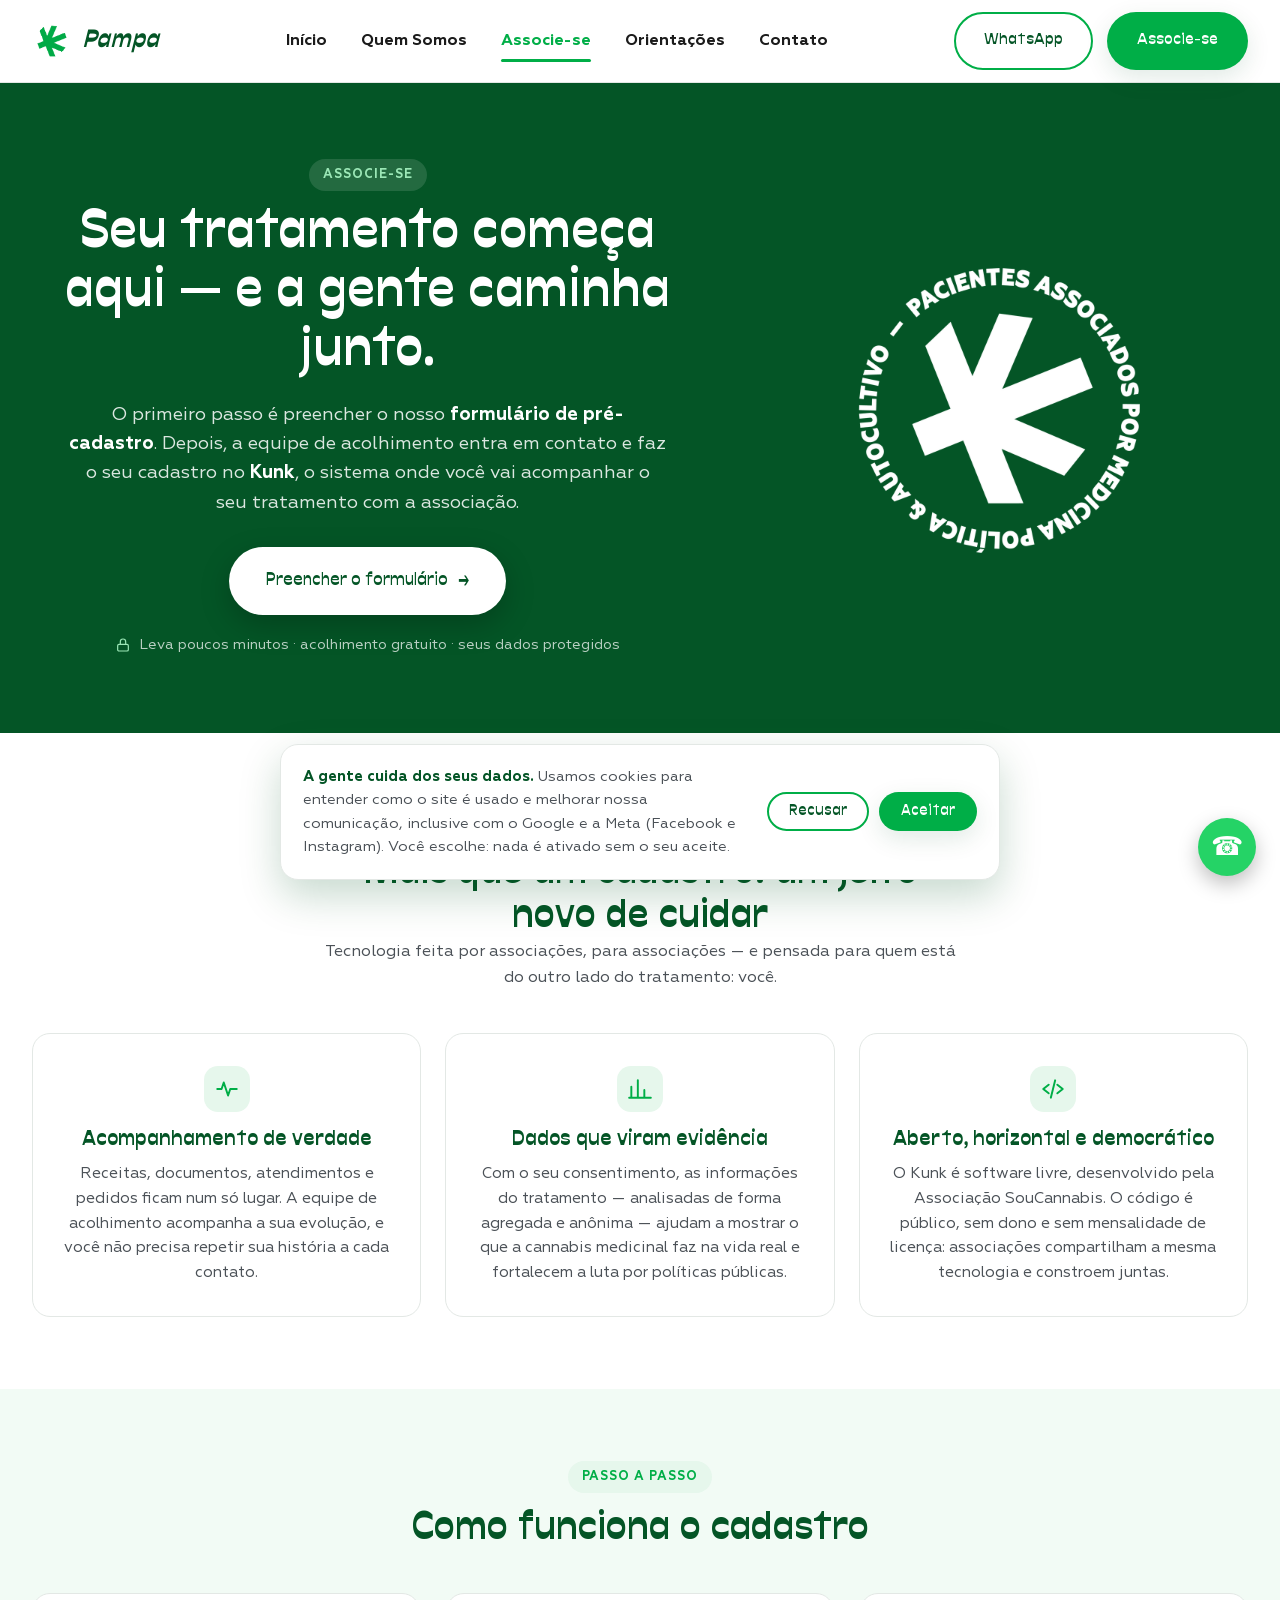
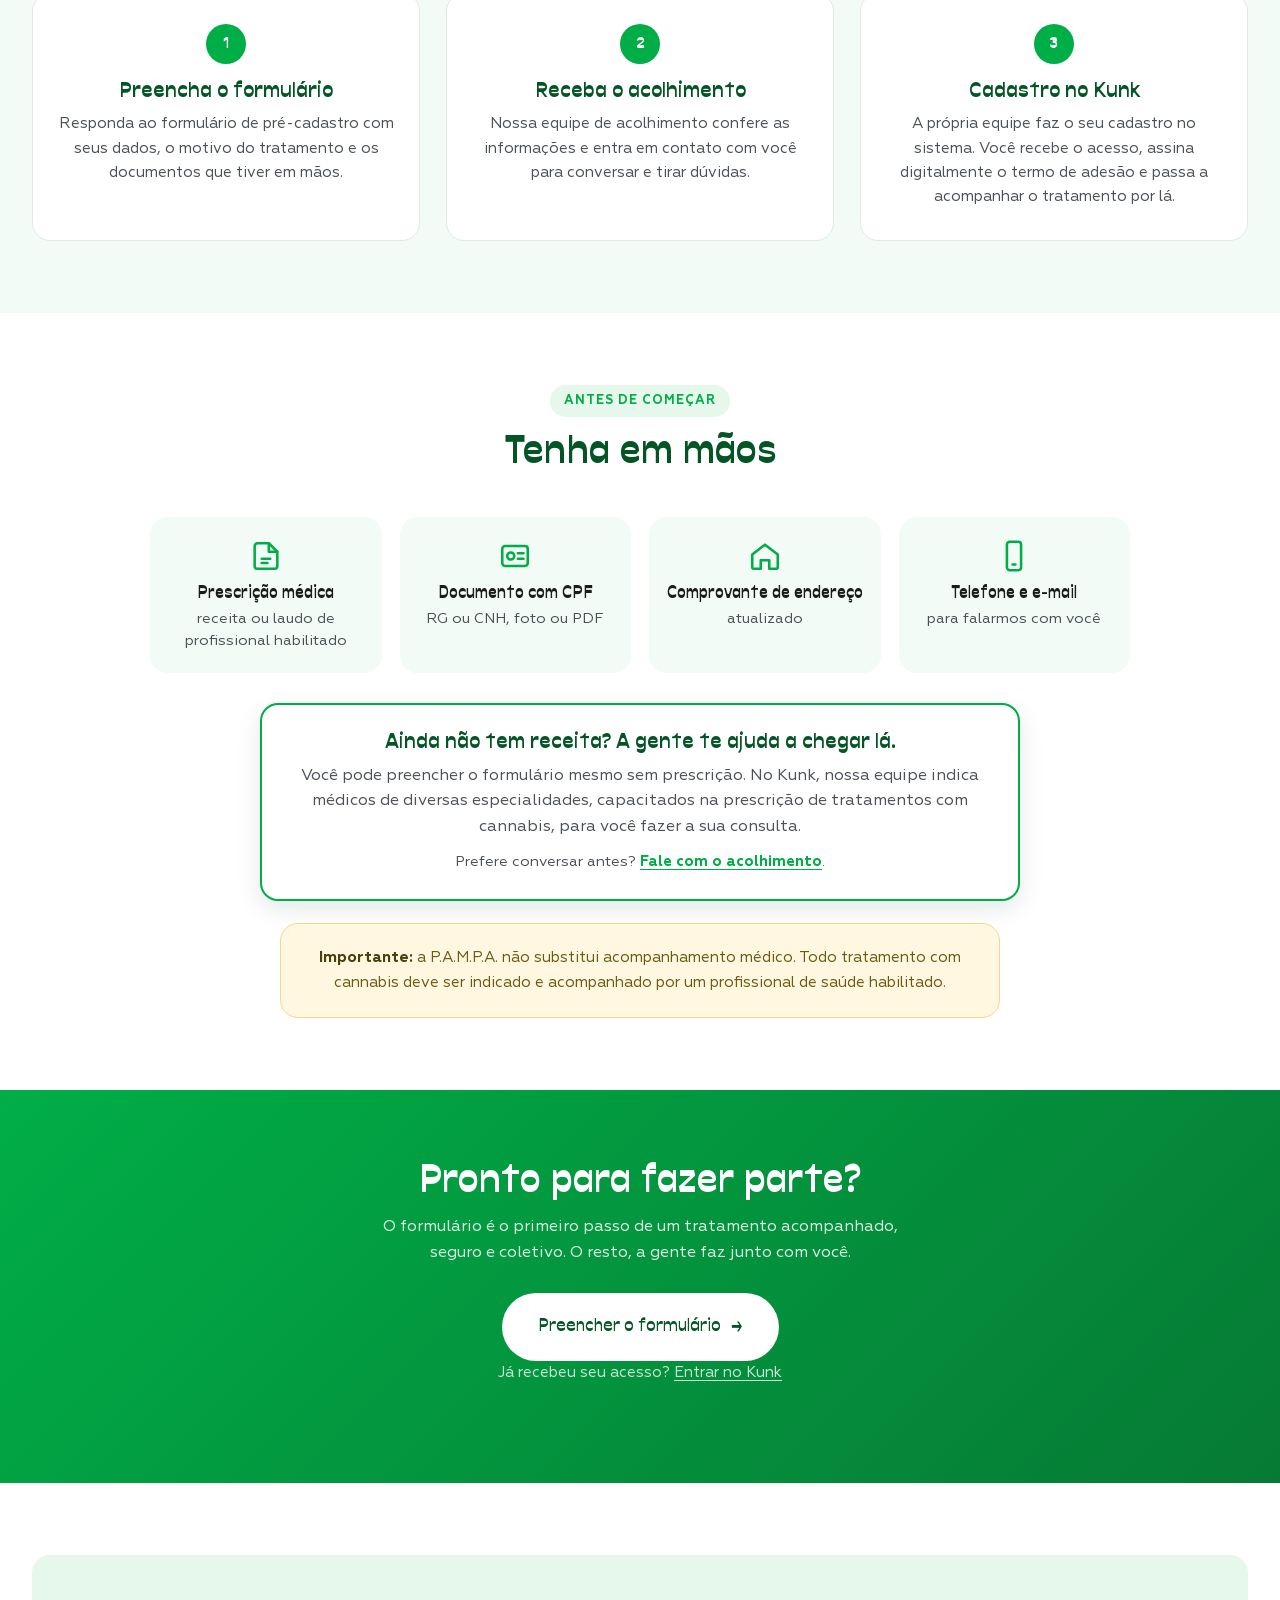
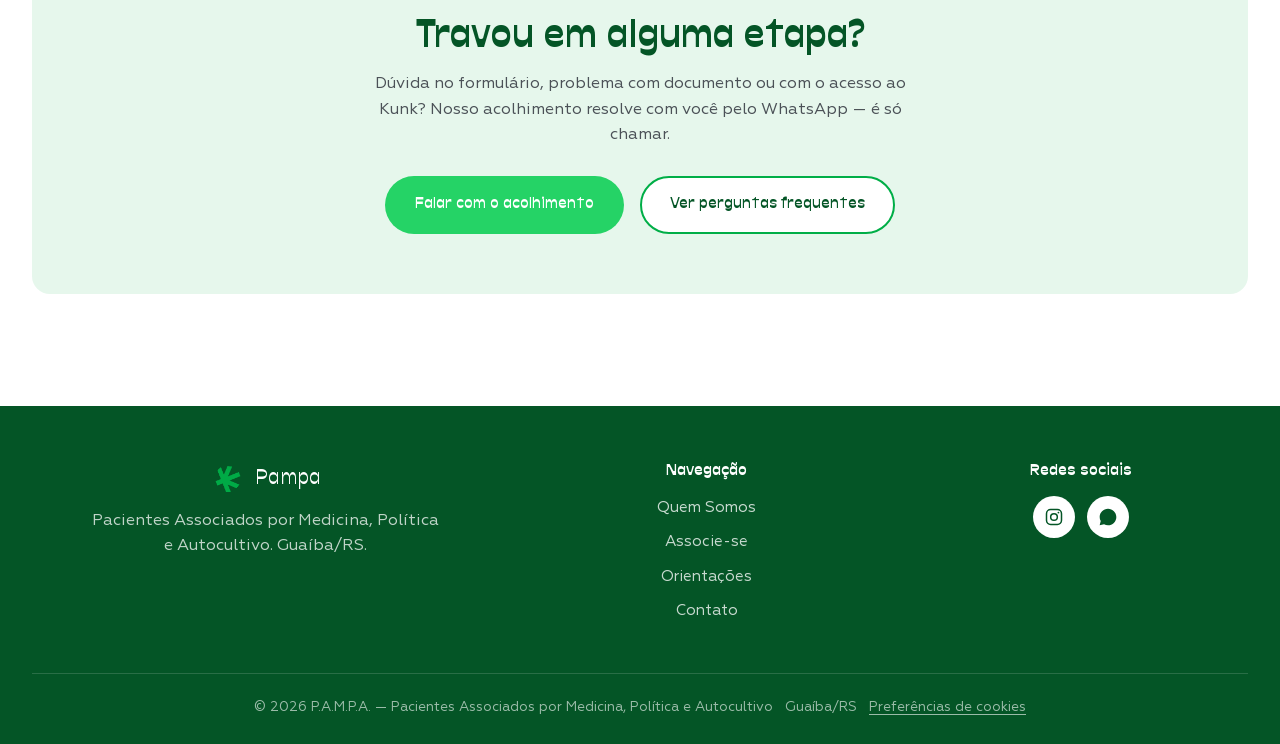
==== commit aa0bd936: "GTM: eventos de clique (WhatsApp, Associe-se, pré-cadastro, Kunk) e Consent Mode ligado ao aviso de " ====
--- a/associe-se.html
+++ b/associe-se.html
@@ -1,6 +1,17 @@
 <!DOCTYPE html>
 <html lang="pt-BR">
 <head>
+<!-- Consentimento padrão (LGPD): tudo negado até a pessoa aceitar no aviso de cookies -->
+<script>window.dataLayer=window.dataLayer||[];function gtag(){dataLayer.push(arguments);}
+gtag('consent','default',{ad_storage:'denied',analytics_storage:'denied',ad_user_data:'denied',ad_personalization:'denied',wait_for_update:500});
+try{if(localStorage.getItem('pampa_cookies')==='aceito'){gtag('consent','update',{ad_storage:'granted',analytics_storage:'granted',ad_user_data:'granted',ad_personalization:'granted'});}}catch(e){}</script>
+<!-- Google Tag Manager -->
+<script>(function(w,d,s,l,i){w[l]=w[l]||[];w[l].push({'gtm.start':
+new Date().getTime(),event:'gtm.js'});var f=d.getElementsByTagName(s)[0],
+j=d.createElement(s),dl=l!='dataLayer'?'&l='+l:'';j.async=true;j.src=
+'https://www.googletagmanager.com/gtm.js?id='+i+dl;f.parentNode.insertBefore(j,f);
+})(window,document,'script','dataLayer','GTM-W8565SZV');</script>
+<!-- End Google Tag Manager -->
 <meta charset="UTF-8">
 <meta name="viewport" content="width=device-width, initial-scale=1.0">
 <title>Associe-se — Cadastro no Kunk | P.A.M.P.A. Cannabis Medicinal Porto Alegre e RS</title>
@@ -19,6 +30,10 @@
 <link rel="stylesheet" href="css/style.css">
 </head>
 <body>
+<!-- Google Tag Manager (noscript) -->
+<noscript><iframe src="https://www.googletagmanager.com/ns.html?id=GTM-W8565SZV"
+height="0" width="0" style="display:none;visibility:hidden"></iframe></noscript>
+<!-- End Google Tag Manager (noscript) -->
 
 <header class="site-header">
   <div class="container">
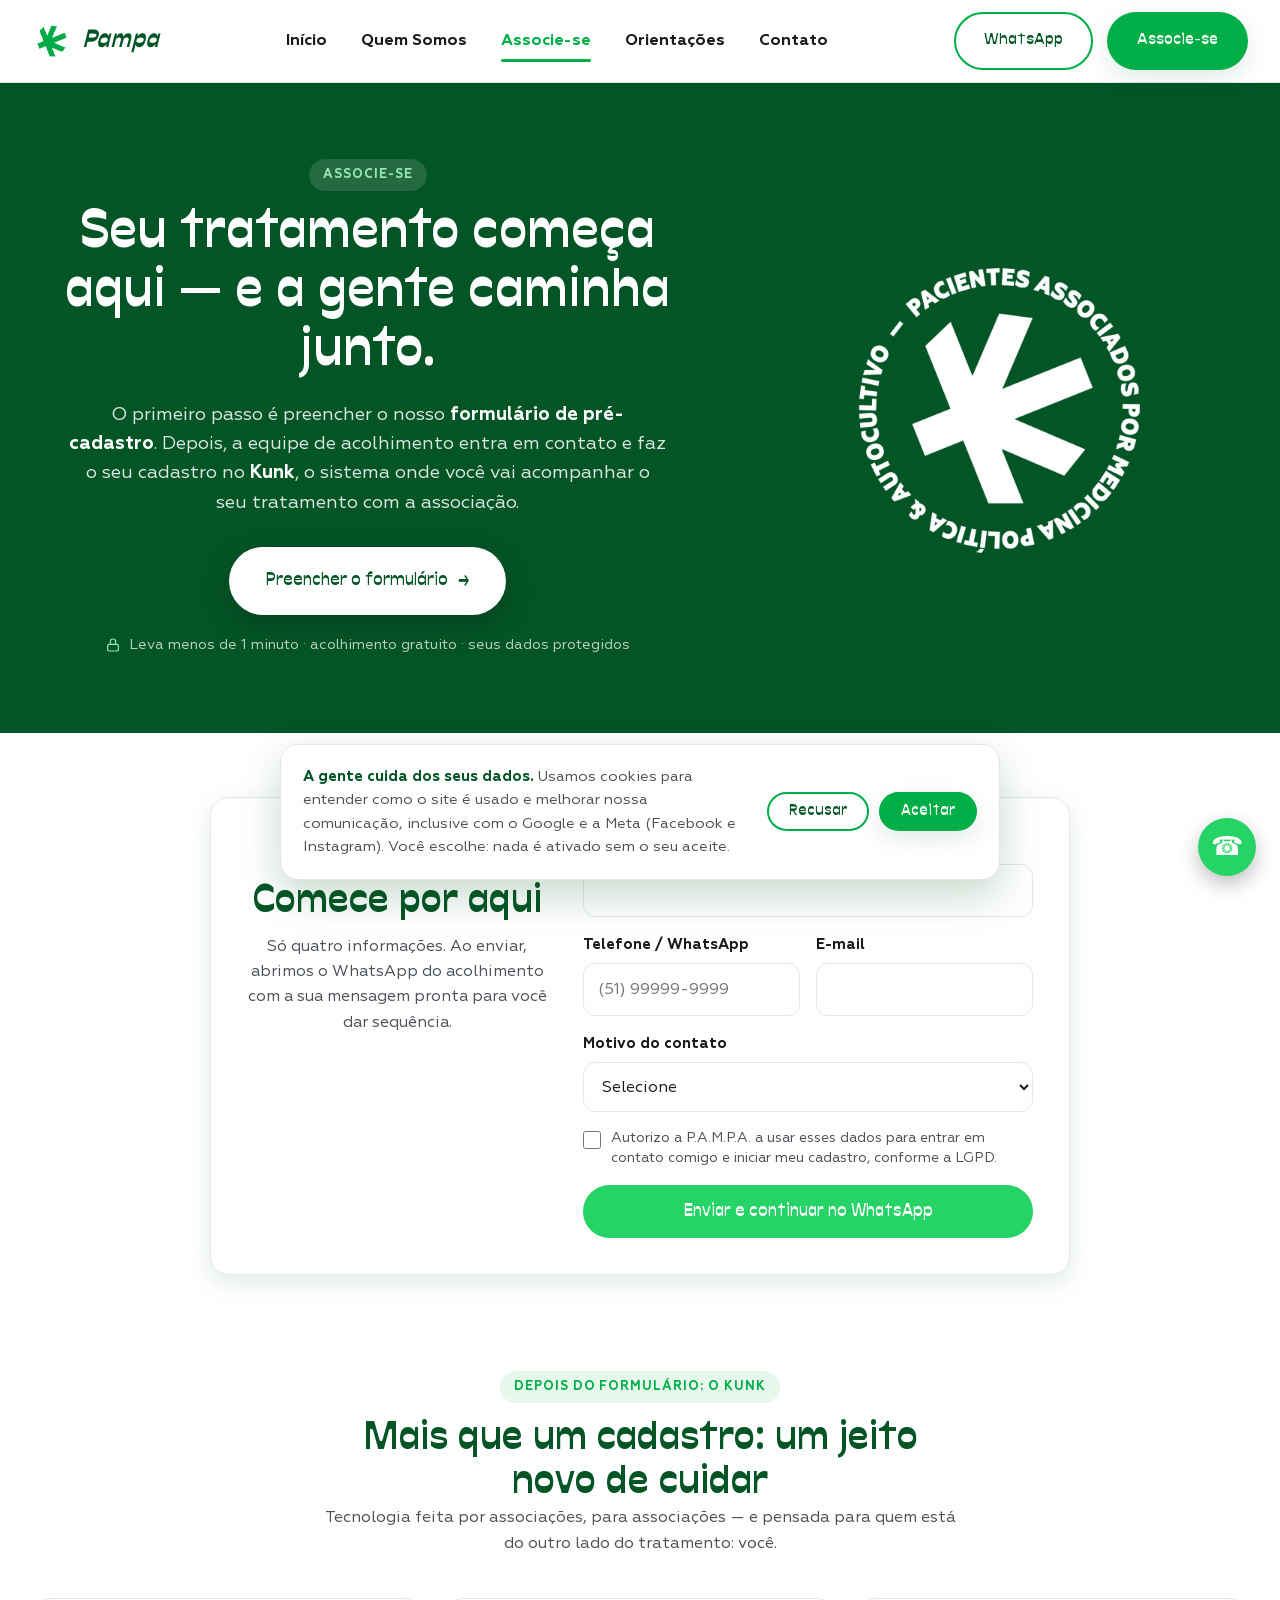
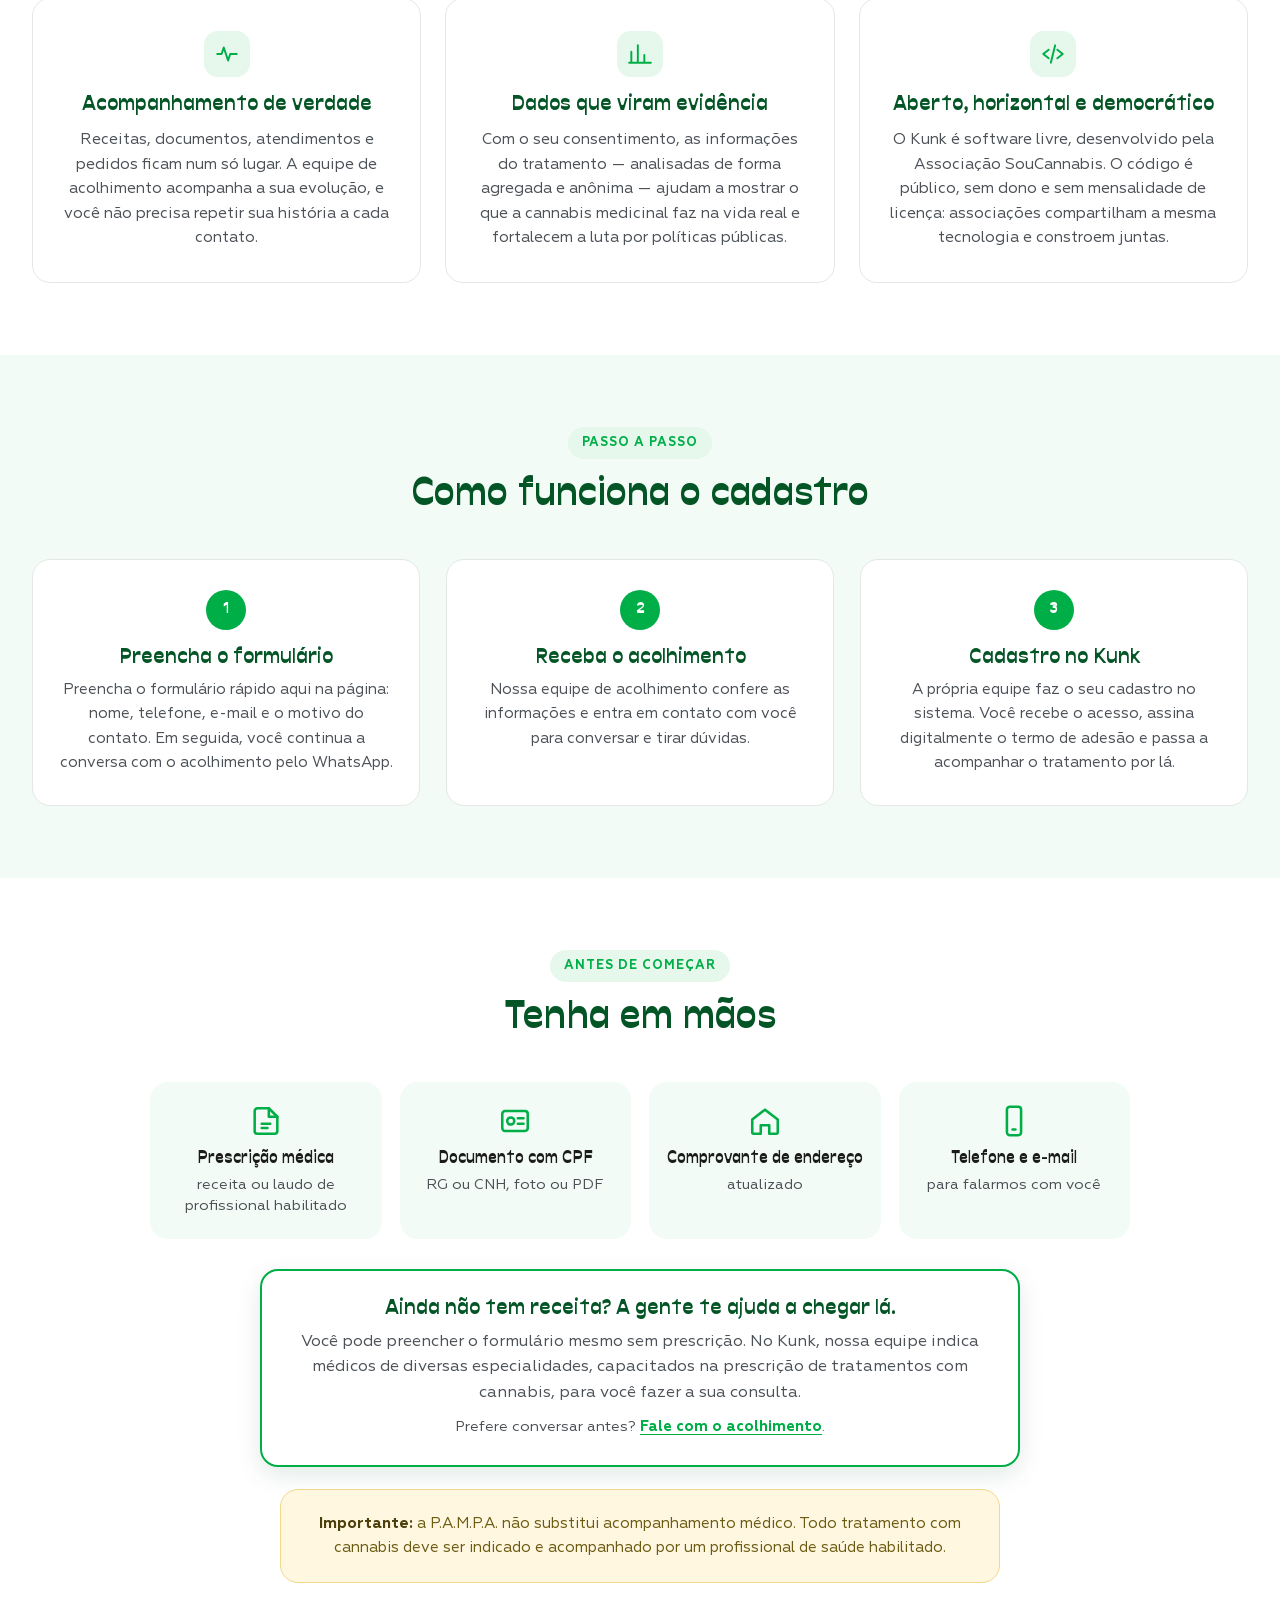
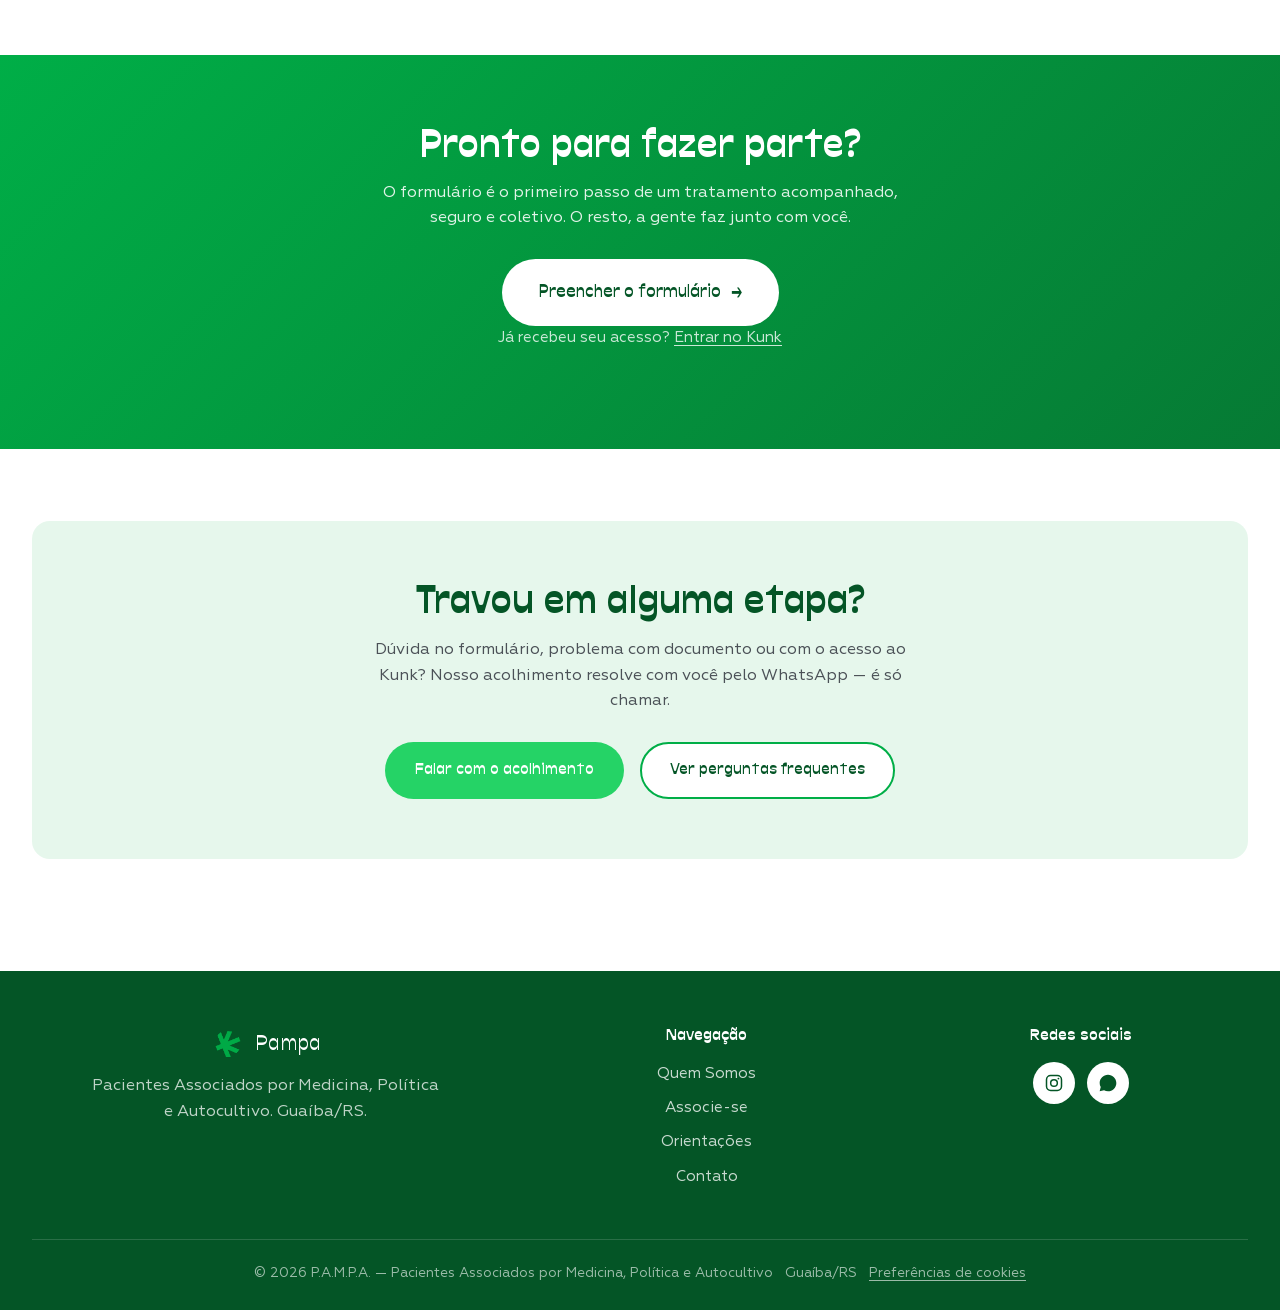
==== commit 5e368a8c: "Associe-se: formulário de pré-cadastro na própria página (nome, telefone, e-mail, motivo) que segue " ====
--- a/associe-se.html
+++ b/associe-se.html
@@ -62,10 +62,60 @@
       <span class="eyebrow kk-eyebrow">Associe-se</span>
       <h1>Seu tratamento começa aqui — e a gente caminha junto.</h1>
       <p class="kk-lead">O primeiro passo é preencher o nosso <strong>formulário de pré-cadastro</strong>. Depois, a equipe de acolhimento entra em contato e faz o seu cadastro no <strong>Kunk</strong>, o sistema onde você vai acompanhar o seu tratamento com a associação.</p>
-      <a class="btn kk-btn kk-btn-hero" href="https://docs.google.com/forms/d/e/1FAIpQLSeLEQMSOpwvbpDormj8rPYpkWvKoNAK4mSiNsIwhmmBpZLiag/viewform" target="_blank" rel="noopener" data-form-cadastro>Preencher o formulário <span aria-hidden="true">→</span></a>
-      <p class="kk-nota"><svg class="kk-ico" viewBox="0 0 24 24" fill="none" stroke="currentColor" stroke-width="1.8" stroke-linecap="round" stroke-linejoin="round" aria-hidden="true"><rect x="4" y="11" width="16" height="10" rx="2"/><path d="M8 11V7a4 4 0 0 1 8 0v4"/></svg> Leva poucos minutos · acolhimento gratuito · seus dados protegidos</p>
+      <a class="btn kk-btn kk-btn-hero" href="#pre-cadastro">Preencher o formulário <span aria-hidden="true">→</span></a>
+      <p class="kk-nota"><svg class="kk-ico" viewBox="0 0 24 24" fill="none" stroke="currentColor" stroke-width="1.8" stroke-linecap="round" stroke-linejoin="round" aria-hidden="true"><rect x="4" y="11" width="16" height="10" rx="2"/><path d="M8 11V7a4 4 0 0 1 8 0v4"/></svg> Leva menos de 1 minuto · acolhimento gratuito · seus dados protegidos</p>
     </div>
     <img class="kk-hero-selo" src="images/selo-branco.png" alt="Selo P.A.M.P.A. — Pacientes Associados por Medicina, Política &amp; Autocultivo" width="760" height="760">
+  </div>
+</section>
+
+<section class="pc-secao" id="pre-cadastro">
+  <div class="container">
+    <div class="pc-card">
+      <div class="pc-intro">
+        <span class="eyebrow">Pré-cadastro</span>
+        <h2>Comece por aqui</h2>
+        <p>Só quatro informações. Ao enviar, abrimos o WhatsApp do acolhimento com a sua mensagem pronta para você dar sequência.</p>
+      </div>
+      <form class="pc-form" id="form-pre-cadastro" novalidate>
+        <div class="pc-campo">
+          <label for="pc-nome">Nome completo</label>
+          <input id="pc-nome" name="nome" type="text" autocomplete="name" required maxlength="120">
+        </div>
+        <div class="pc-linha">
+          <div class="pc-campo">
+            <label for="pc-telefone">Telefone / WhatsApp</label>
+            <input id="pc-telefone" name="telefone" type="tel" autocomplete="tel" inputmode="tel" placeholder="(51) 99999-9999" required maxlength="20">
+          </div>
+          <div class="pc-campo">
+            <label for="pc-email">E-mail</label>
+            <input id="pc-email" name="email" type="email" autocomplete="email" required maxlength="120">
+          </div>
+        </div>
+        <div class="pc-campo">
+          <label for="pc-motivo">Motivo do contato</label>
+          <select id="pc-motivo" name="motivo" required>
+            <option value="" selected disabled>Selecione</option>
+            <option>Quero me associar (já tenho prescrição)</option>
+            <option>Quero me associar (ainda não tenho prescrição)</option>
+            <option>Já sou associado(a) e preciso de ajuda</option>
+            <option>Dúvidas sobre cannabis medicinal</option>
+            <option>Outro assunto</option>
+          </select>
+        </div>
+        <div class="pc-armadilha" aria-hidden="true">
+          <label for="pc-site">Não preencha</label>
+          <input id="pc-site" name="site" type="text" tabindex="-1" autocomplete="off">
+        </div>
+        <label class="pc-consentimento">
+          <input type="checkbox" name="consentimento" required>
+          <span>Autorizo a P.A.M.P.A. a usar esses dados para entrar em contato comigo e iniciar meu cadastro, conforme a LGPD.</span>
+        </label>
+        <p class="pc-erro" role="alert" hidden></p>
+        <button type="submit" class="btn btn-whatsapp pc-enviar">Enviar e continuar no WhatsApp</button>
+        <p class="pc-sucesso" hidden>Pronto, recebemos seus dados! Se o WhatsApp não abriu, <a href="#" class="pc-link-wa" target="_blank" rel="noopener">clique aqui para falar com o acolhimento</a>.</p>
+      </form>
+    </div>
   </div>
 </section>
 
@@ -106,7 +156,7 @@
       <div class="step-card">
         <div class="step-num">1</div>
         <h3>Preencha o formulário</h3>
-        <p>Responda ao <a href="https://docs.google.com/forms/d/e/1FAIpQLSeLEQMSOpwvbpDormj8rPYpkWvKoNAK4mSiNsIwhmmBpZLiag/viewform" target="_blank" rel="noopener" data-form-cadastro>formulário de pré-cadastro</a> com seus dados, o motivo do tratamento e os documentos que tiver em mãos.</p>
+        <p>Preencha o <a href="#pre-cadastro">formulário rápido</a> aqui na página: nome, telefone, e-mail e o motivo do contato. Em seguida, você continua a conversa com o acolhimento pelo WhatsApp.</p>
       </div>
       <div class="step-card">
         <div class="step-num">2</div>
@@ -149,7 +199,7 @@
   <div class="container">
     <h2>Pronto para fazer parte?</h2>
     <p>O formulário é o primeiro passo de um tratamento acompanhado, seguro e coletivo. O resto, a gente faz junto com você.</p>
-    <a class="btn kk-btn kk-btn-claro" href="https://docs.google.com/forms/d/e/1FAIpQLSeLEQMSOpwvbpDormj8rPYpkWvKoNAK4mSiNsIwhmmBpZLiag/viewform" target="_blank" rel="noopener" data-form-cadastro>Preencher o formulário <span aria-hidden="true">→</span></a>
+    <a class="btn kk-btn kk-btn-claro" href="#pre-cadastro">Preencher o formulário <span aria-hidden="true">→</span></a>
     <p class="kk-ja-associado">Já recebeu seu acesso? <a href="https://cadastro.pampa.org.br/" target="_blank" rel="noopener" data-kunk>Entrar no Kunk</a></p>
   </div>
 </section>
--- a/css/style.css
+++ b/css/style.css
@@ -708,3 +708,28 @@
 /* Associe-se: link discreto para quem já tem acesso ao Kunk */
 .kk-ja-associado { margin-top: 1rem; font-size: .95rem; opacity: .9; }
 .kk-ja-associado a { color: inherit; text-decoration: underline; text-underline-offset: 3px; }
+
+/* ---------- Pré-cadastro (Associe-se) ---------- */
+.pc-secao { padding-top: 64px; padding-bottom: 24px; scroll-margin-top: 80px; }
+.pc-card { max-width: 860px; margin: 0 auto; display: grid; grid-template-columns: 0.8fr 1.2fr; gap: 36px; background: var(--branco); border: 1px solid var(--borda); border-radius: var(--raio); box-shadow: var(--sombra); padding: 36px; }
+.pc-intro h2 { margin-bottom: 10px; }
+.pc-intro p { font-size: 0.98rem; margin: 0; }
+.pc-form { display: flex; flex-direction: column; gap: 16px; }
+.pc-linha { display: grid; grid-template-columns: 1fr 1fr; gap: 16px; }
+.pc-campo { display: flex; flex-direction: column; gap: 6px; text-align: left; }
+.pc-campo label { font-weight: 600; font-size: 0.92rem; color: var(--preto); }
+.pc-campo input, .pc-campo select { font: inherit; font-size: 1rem; padding: 13px 14px; border: 1.5px solid var(--borda); border-radius: 12px; background: var(--branco); color: var(--preto); width: 100%; }
+.pc-campo input:focus, .pc-campo select:focus { outline: none; border-color: var(--verde-pampa); box-shadow: 0 0 0 3px rgba(0,174,71,0.18); }
+.pc-campo .pc-invalido { border-color: #D93025; }
+.pc-consentimento { display: flex; gap: 10px; align-items: flex-start; font-size: 0.88rem; color: var(--cinza-texto); text-align: left; line-height: 1.45; cursor: pointer; }
+.pc-consentimento input { margin-top: 3px; width: 18px; height: 18px; accent-color: var(--verde-pampa); flex: none; }
+.pc-armadilha { position: absolute; left: -9999px; width: 1px; height: 1px; overflow: hidden; }
+.pc-enviar { width: 100%; justify-content: center; font-size: 1.05rem; padding: 16px 24px; }
+.pc-enviar[disabled] { opacity: .7; cursor: wait; }
+.pc-erro { color: #B3261E; font-size: 0.92rem; margin: 0; text-align: left; }
+.pc-sucesso { background: var(--verde-claro2); border-radius: 12px; padding: 14px 16px; font-size: 0.95rem; margin: 0; text-align: left; }
+.pc-sucesso a { color: var(--verde-pampa); font-weight: 600; text-decoration: underline; text-underline-offset: 3px; }
+@media (max-width: 760px) {
+  .pc-card { grid-template-columns: 1fr; padding: 26px 20px; gap: 20px; }
+  .pc-linha { grid-template-columns: 1fr; }
+}
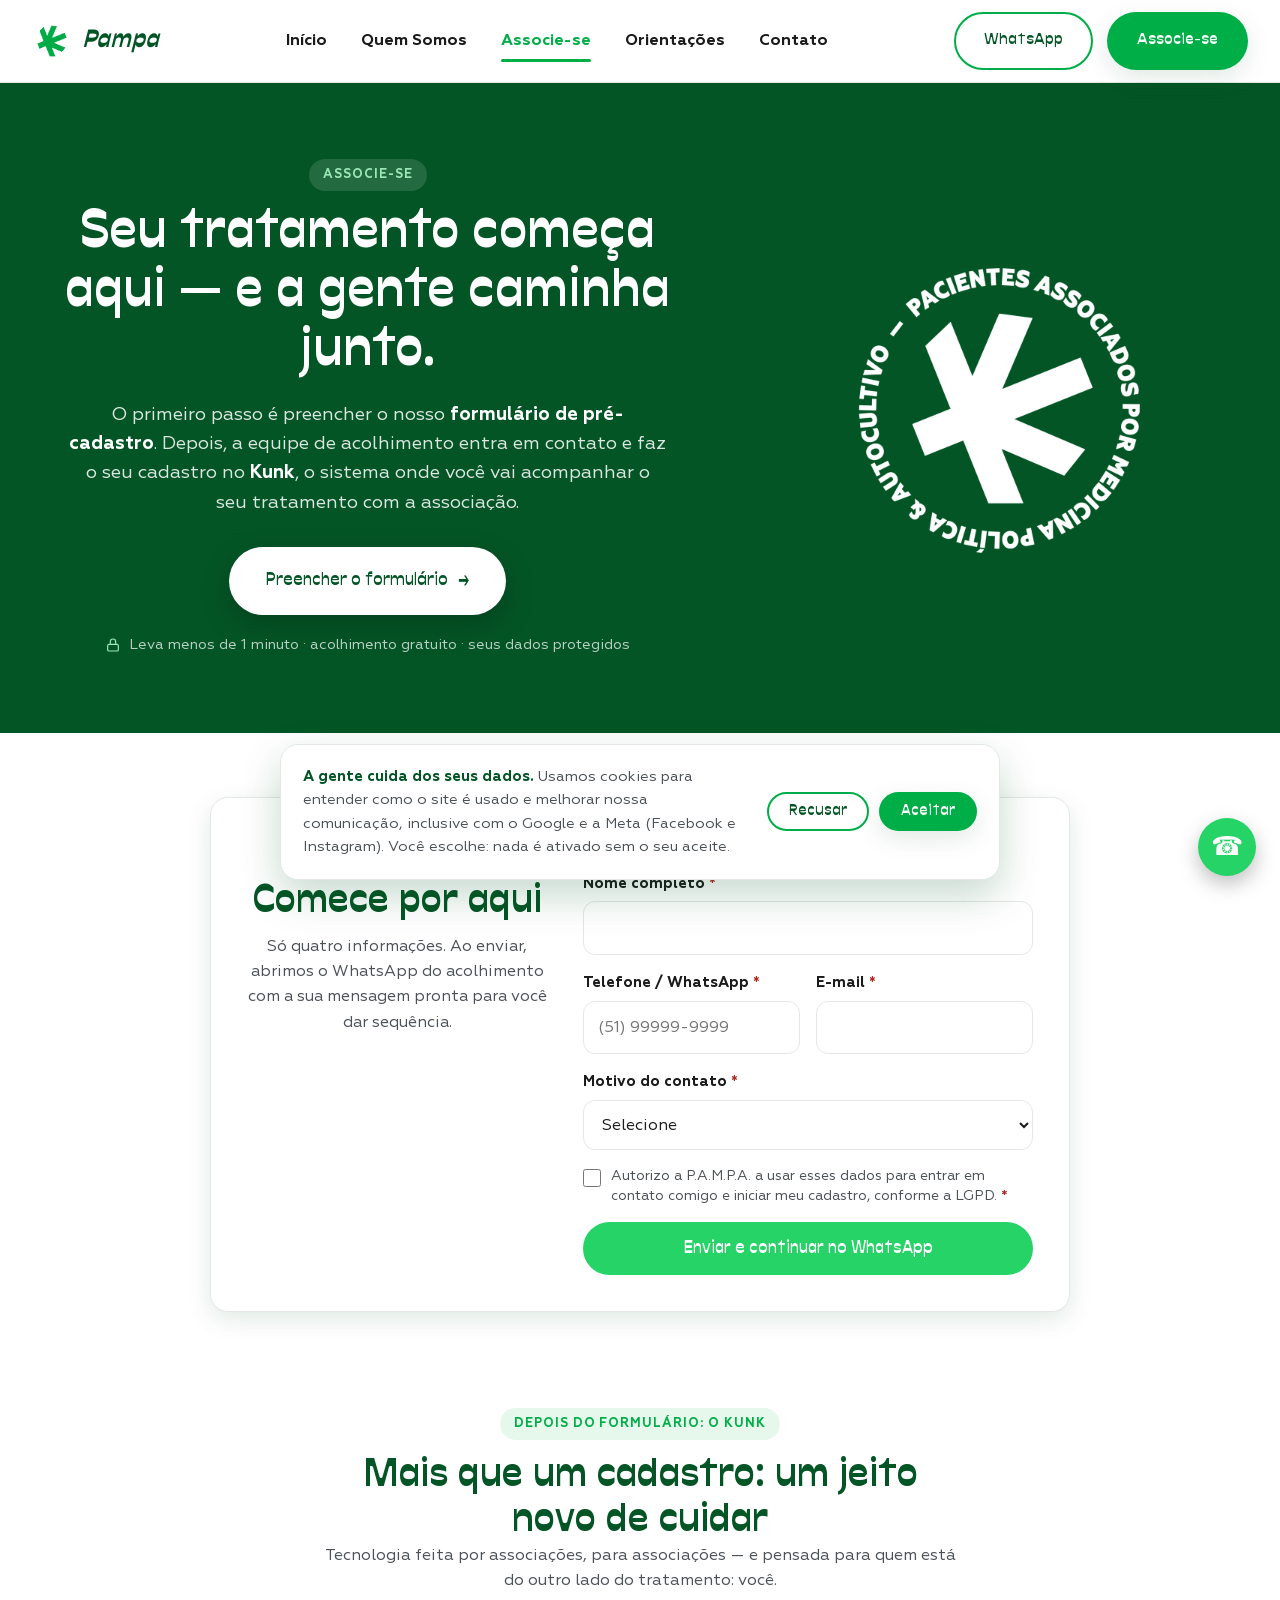
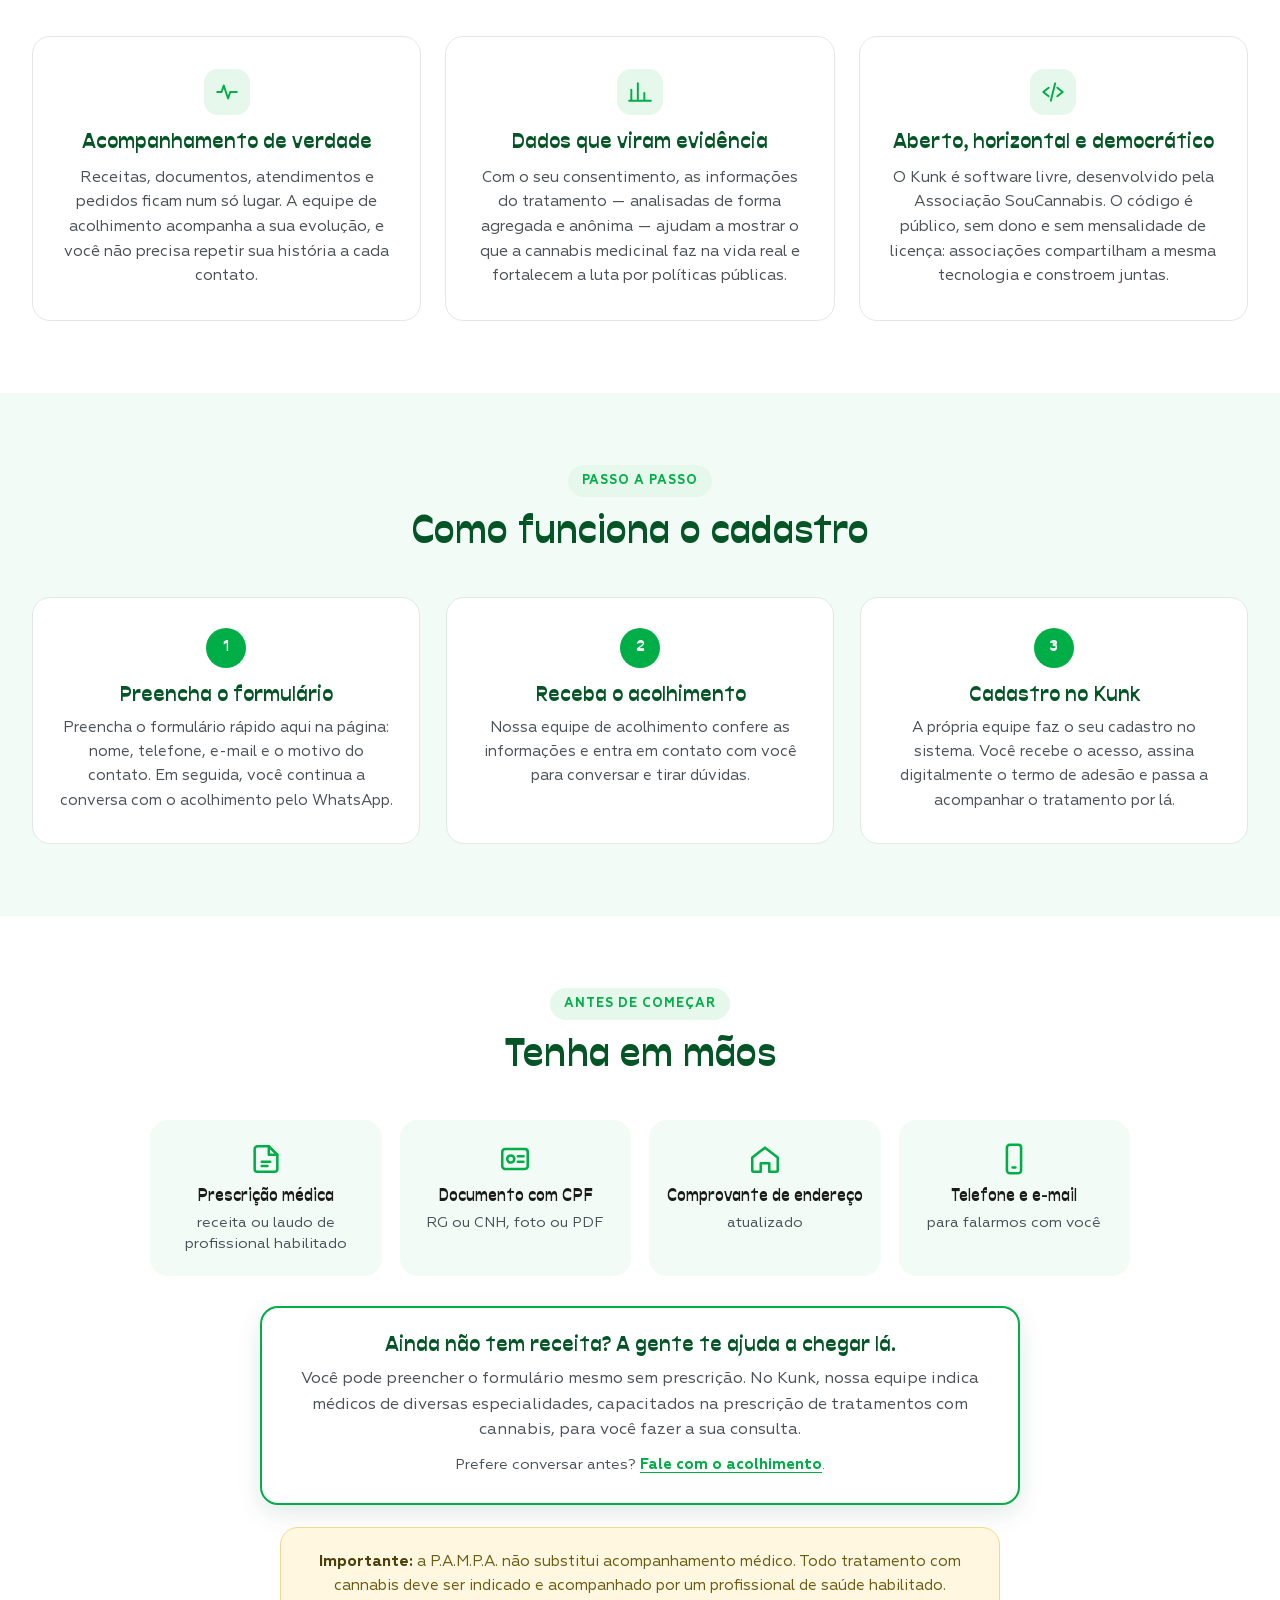
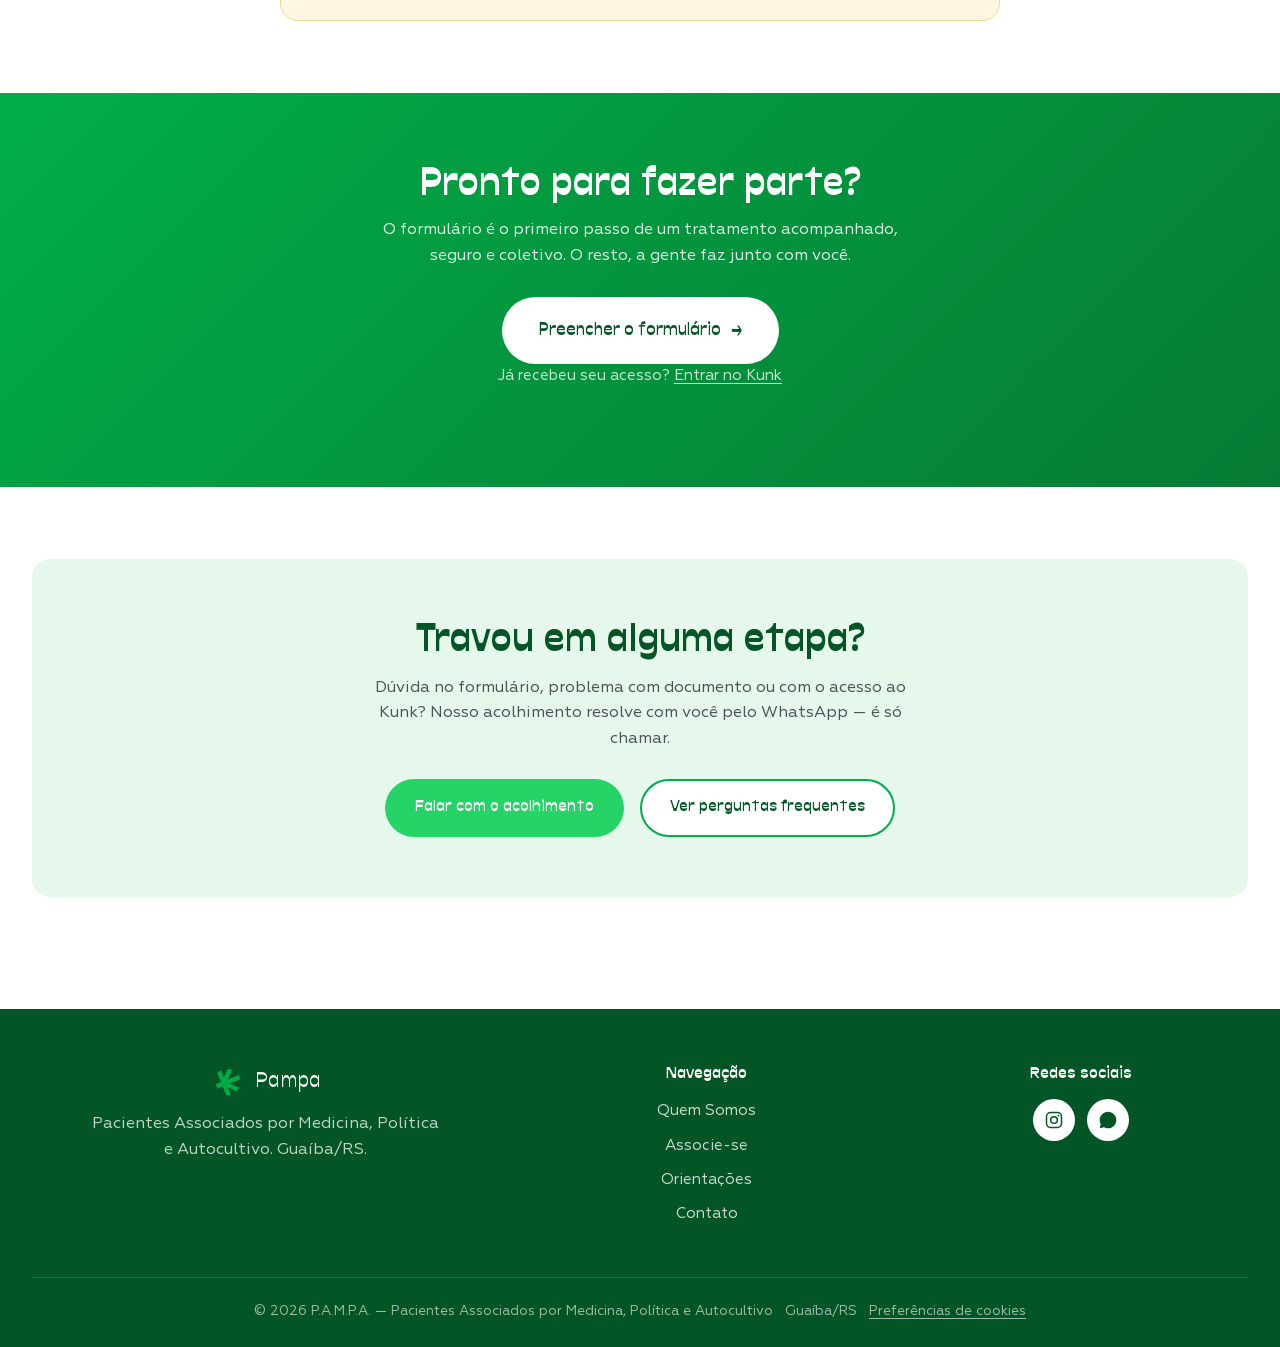
==== commit 47b9cc2b: "Pré-cadastro: todos os campos obrigatórios e sinalizados Co-Authored-By: Claude Opus 5.5 <noreply@an" ====
--- a/associe-se.html
+++ b/associe-se.html
@@ -78,23 +78,24 @@
         <p>Só quatro informações. Ao enviar, abrimos o WhatsApp do acolhimento com a sua mensagem pronta para você dar sequência.</p>
       </div>
       <form class="pc-form" id="form-pre-cadastro" novalidate>
+        <p class="pc-aviso-obrig">Todos os campos são obrigatórios.</p>
         <div class="pc-campo">
-          <label for="pc-nome">Nome completo</label>
-          <input id="pc-nome" name="nome" type="text" autocomplete="name" required maxlength="120">
+          <label for="pc-nome">Nome completo <span class="pc-obrig" aria-hidden="true">*</span></label>
+          <input id="pc-nome" aria-required="true" name="nome" type="text" autocomplete="name" required maxlength="120">
         </div>
         <div class="pc-linha">
           <div class="pc-campo">
-            <label for="pc-telefone">Telefone / WhatsApp</label>
-            <input id="pc-telefone" name="telefone" type="tel" autocomplete="tel" inputmode="tel" placeholder="(51) 99999-9999" required maxlength="20">
+            <label for="pc-telefone">Telefone / WhatsApp <span class="pc-obrig" aria-hidden="true">*</span></label>
+            <input id="pc-telefone" aria-required="true" name="telefone" type="tel" autocomplete="tel" inputmode="tel" placeholder="(51) 99999-9999" required maxlength="20">
           </div>
           <div class="pc-campo">
-            <label for="pc-email">E-mail</label>
-            <input id="pc-email" name="email" type="email" autocomplete="email" required maxlength="120">
+            <label for="pc-email">E-mail <span class="pc-obrig" aria-hidden="true">*</span></label>
+            <input id="pc-email" aria-required="true" name="email" type="email" autocomplete="email" required maxlength="120">
           </div>
         </div>
         <div class="pc-campo">
-          <label for="pc-motivo">Motivo do contato</label>
-          <select id="pc-motivo" name="motivo" required>
+          <label for="pc-motivo">Motivo do contato <span class="pc-obrig" aria-hidden="true">*</span></label>
+          <select id="pc-motivo" name="motivo" required aria-required="true">
             <option value="" selected disabled>Selecione</option>
             <option>Quero me associar (já tenho prescrição)</option>
             <option>Quero me associar (ainda não tenho prescrição)</option>
@@ -108,8 +109,8 @@
           <input id="pc-site" name="site" type="text" tabindex="-1" autocomplete="off">
         </div>
         <label class="pc-consentimento">
-          <input type="checkbox" name="consentimento" required>
-          <span>Autorizo a P.A.M.P.A. a usar esses dados para entrar em contato comigo e iniciar meu cadastro, conforme a LGPD.</span>
+          <input type="checkbox" name="consentimento" required aria-required="true">
+          <span>Autorizo a P.A.M.P.A. a usar esses dados para entrar em contato comigo e iniciar meu cadastro, conforme a LGPD.<span class="pc-obrig" aria-hidden="true"> *</span></span>
         </label>
         <p class="pc-erro" role="alert" hidden></p>
         <button type="submit" class="btn btn-whatsapp pc-enviar">Enviar e continuar no WhatsApp</button>
--- a/css/style.css
+++ b/css/style.css
@@ -733,3 +733,6 @@
   .pc-card { grid-template-columns: 1fr; padding: 26px 20px; gap: 20px; }
   .pc-linha { grid-template-columns: 1fr; }
 }
+.pc-obrig { color: #B3261E; font-weight: 700; }
+.pc-aviso-obrig { font-size: 0.85rem; color: var(--cinza-texto); margin: 0; text-align: left; }
+.pc-consentimento.pc-invalido span { color: #B3261E; }
